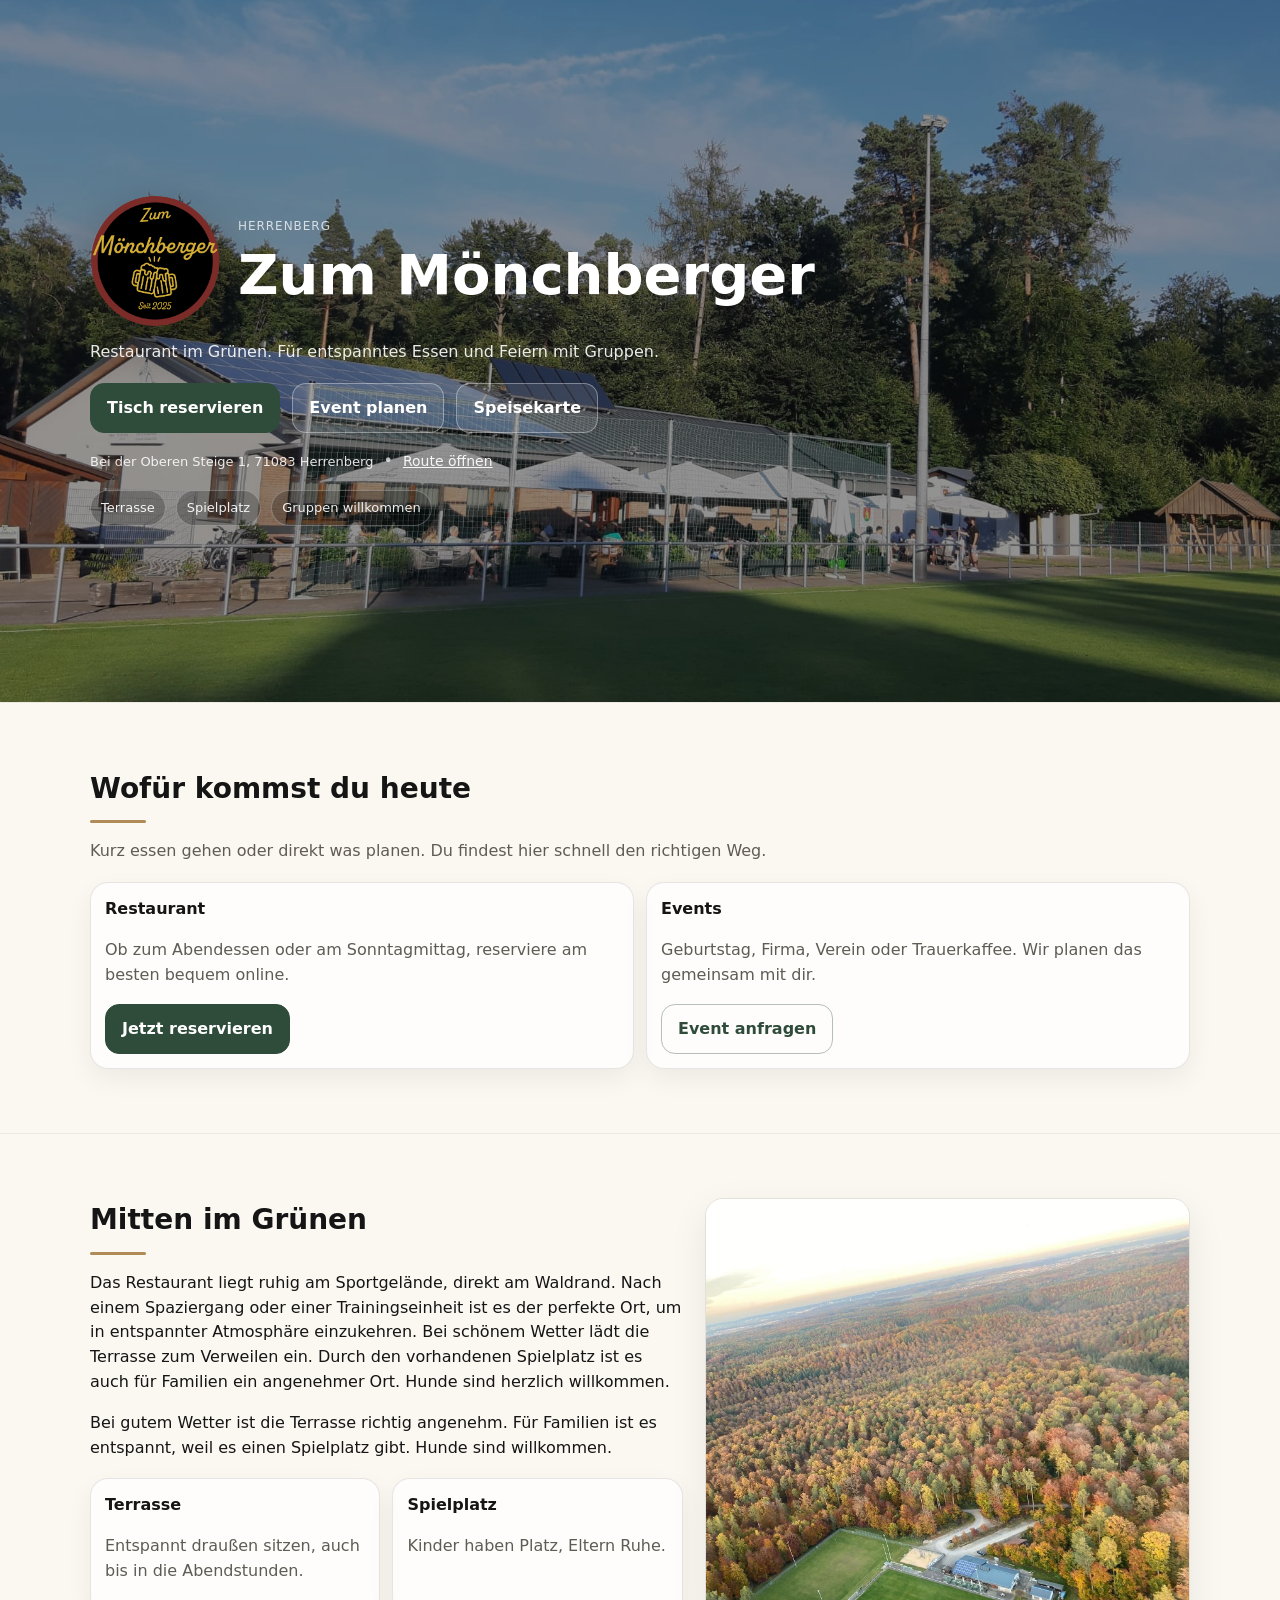
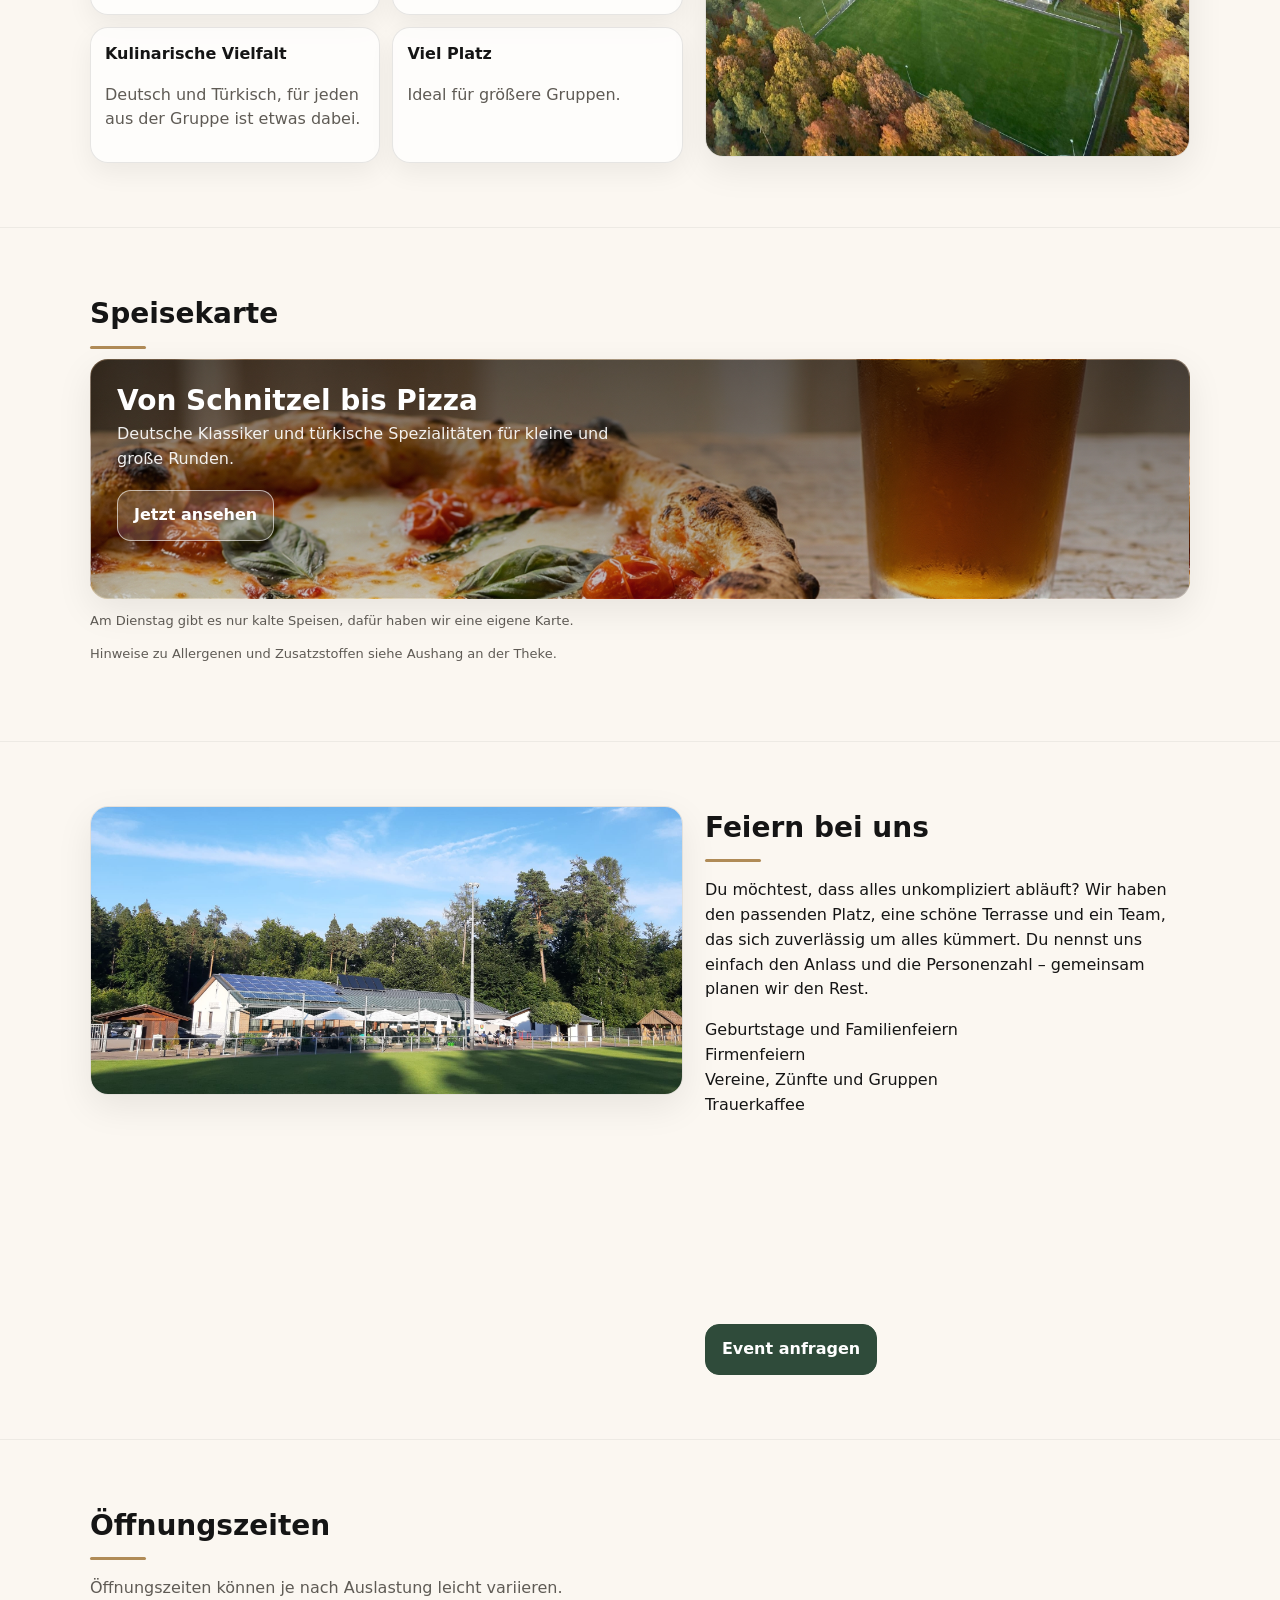
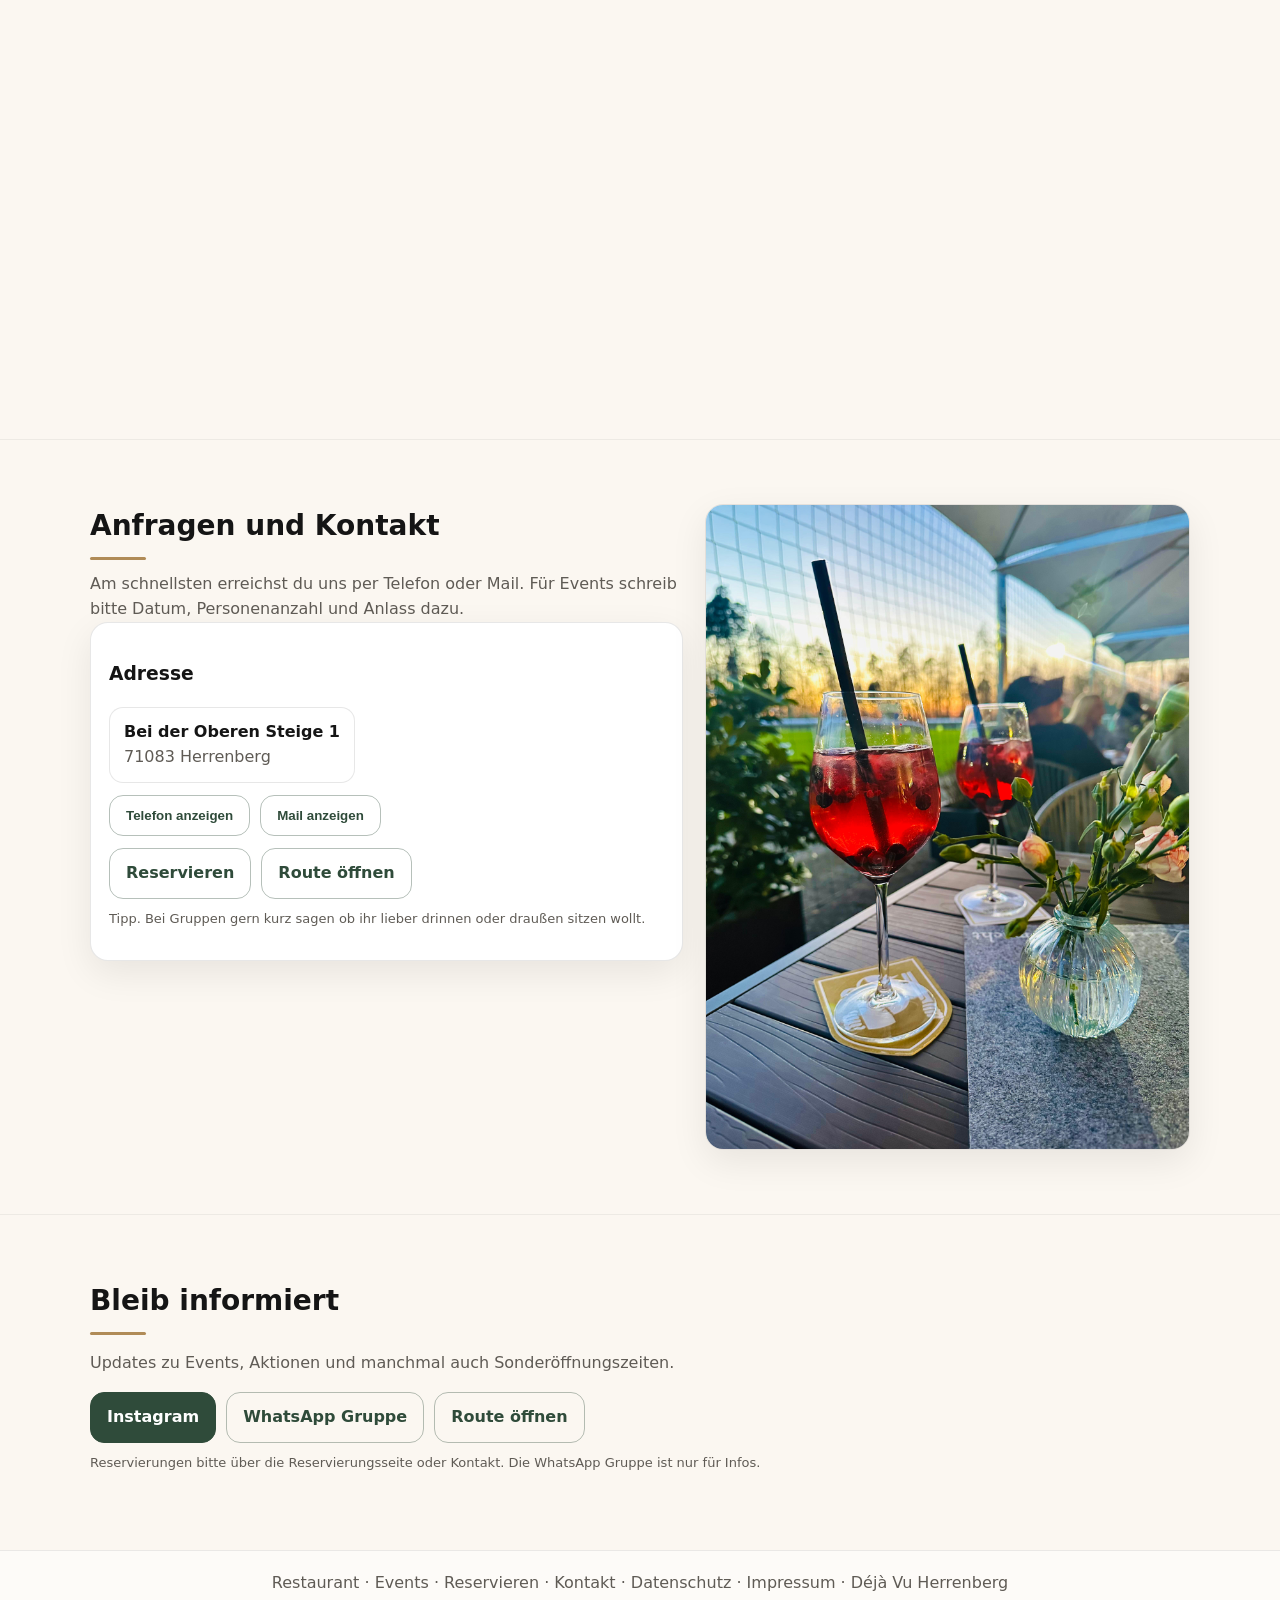
==== restaurant/index.html @ cafeb8bf "Add files via upload" ====
<!-- index.html -->
<!DOCTYPE html>
<html lang="de">
<head>
  <meta charset="utf-8" />
  <meta name="viewport" content="width=device-width, initial-scale=1" />
  <title>Zum Mönchberger</title>
  <meta name="description" content="Zum Mönchberger in Herrenberg. Restaurant im Grünen mit Terrasse. Deutsche Klassiker und türkische Spezialitäten. Events für Gruppen, Vereine und Firmen." />
  <link rel="stylesheet" href="/styles.css" />
  <script src="/script.js" defer></script>
</head>

<body class="is-home">

<header class="header" id="siteHeader" aria-label="Seitenkopf">
  <div class="container header-inner">
    <a class="logo" href="#top" aria-label="Zum Mönchberger Start">
      <img src="/img/logo.png" alt="Zum Mönchberger" />
    </a>

    <nav class="nav" id="mainNav" aria-label="Hauptnavigation">
      <a href="#restaurant">Restaurant</a>
      <a href="#events">Events</a>
      <a href="/reservieren.html">Reservieren</a>
      <a href="#kontakt">Anfragen</a>
      <a href="/impressum.html">Impressum</a>
      <a href="/datenschutz.html">Datenschutz</a>
      <a href="/">Übersicht</a>
    </nav>

    <button class="nav-toggle" id="navToggle" aria-label="Menü öffnen" type="button">
      <span></span><span></span><span></span>
    </button>
  </div>
</header>

<main id="top">

  <section class="hero" aria-label="Start">
    <div class="hero-bg">
      <img src="/img/hero.jpg" alt="Terrasse und Außenbereich" />
    </div>

    <div class="container hero-inner">

      <div class="hero-title-row">
        <img class="hero-logo" src="/img/logo.png" alt="Zum Mönchberger Logo" />
        <div class="hero-title-text">
          <p class="kicker hero-kicker">Herrenberg</p>
          <h1>Zum Mönchberger</h1>
        </div>
      </div>

      <p class="lead hero-lead">
        Restaurant im Grünen. Für entspanntes Essen und Feiern mit Gruppen.
      </p>

      <div class="hero-actions">
        <a class="btn" href="/reservieren.html">Tisch reservieren</a>
        <a class="btn ghost" href="#events">Event planen</a>
        <a class="btn ghost" href="/speisekarte.pdf" target="_blank" rel="noopener">Speisekarte</a>
      </div>

      <div class="location-line">
        <span class="tiny hero-tiny">Bei der Oberen Steige 1, 71083 Herrenberg</span>
        <span class="sep">•</span>
        <a class="linklike" href="https://www.google.com/maps?q=Bei+der+Oberen+Steige+1,+71083+Herrenberg" target="_blank" rel="noopener">
          Route öffnen
        </a>
      </div>

      <div class="hero-chips reveal">
        <span class="chip">Terrasse</span>
        <span class="chip">Spielplatz</span>
        <span class="chip">Gruppen willkommen</span>
      </div>

    </div>
  </section>

  <section class="section" id="restaurant">
    <div class="container center-text-mobile">
      <h2>Wofür kommst du heute</h2>
      <p class="muted">
        Kurz essen gehen oder direkt was planen. Du findest hier schnell den richtigen Weg.
      </p>

      <div class="info-grid">
        <div class="info-card reveal">
          <h3>Restaurant</h3>
          <p class="muted">
           Ob zum Abendessen oder am Sonntagmittag, reserviere am besten bequem online.
          </p>
          <a class="btn" href="/reservieren.html">Jetzt reservieren</a>
        </div>

        <div class="info-card reveal">
          <h3>Events</h3>
          <p class="muted">
            Geburtstag, Firma, Verein oder Trauerkaffee. Wir planen das gemeinsam mit dir.
          </p>
          <a class="btn ghost" href="#kontakt">Event anfragen</a>
        </div>
      </div>
    </div>
  </section>

  <section class="section">
    <div class="container two-col">
      <div class="center-text-mobile">
        <h2>Mitten im Grünen</h2>
        <p>
        Das Restaurant liegt ruhig am Sportgelände, direkt am Waldrand. Nach einem Spaziergang oder einer Trainingseinheit ist es der perfekte Ort, um in entspannter Atmosphäre einzukehren.
        Bei schönem Wetter lädt die Terrasse zum Verweilen ein. Durch den vorhandenen Spielplatz ist es auch für Familien ein angenehmer Ort. Hunde sind herzlich willkommen.
        </p>
        <p>
          Bei gutem Wetter ist die Terrasse richtig angenehm.
          Für Familien ist es entspannt, weil es einen Spielplatz gibt.
          Hunde sind willkommen.
        </p>

        <div class="info-grid">
          <div class="info-card reveal">
            <h3>Terrasse</h3>
            <p class="muted">Entspannt draußen sitzen, auch bis in die Abendstunden.</p>
          </div>
          <div class="info-card reveal">
            <h3>Spielplatz</h3>
            <p class="muted">Kinder haben Platz, Eltern Ruhe.</p>
          </div>
          <div class="info-card reveal">
            <h3>Kulinarische Vielfalt</h3>
            <p class="muted">Deutsch und Türkisch, für jeden aus der Gruppe ist etwas dabei.</p>
          </div>
          <div class="info-card reveal">
            <h3>Viel Platz</h3>
            <p class="muted">Ideal für größere Gruppen.</p>
          </div>
        </div>
      </div>

      <div class="media reveal" id="location" >
        <img src="/img/location.jpg" alt="Gelände und Umgebung" loading="lazy" />
      </div>
    </div>
  </section>

  <section class="section" id="speisekarte">
  <div class="container center-text-mobile">

    <h2>Speisekarte</h2>

    <a class="menu-banner reveal"
       href="/speisekarte.pdf"
       target="_blank"
       rel="noopener"
       aria-label="Speisekarte als PDF öffnen">

      <div class="menu-banner-content">
        <h3 class="menu-banner-title">Von Schnitzel bis Pizza</h3>
        <p class="menu-banner-text">
          Deutsche Klassiker und türkische Spezialitäten für kleine und große Runden.
        </p>
        <span class="btn">Jetzt ansehen</span>
      </div>

    </a>

    <p class="tiny muted" style="margin-top:12px;">
      Am Dienstag gibt es nur kalte Speisen, dafür haben wir eine eigene Karte.
    </p>

    <p class="tiny muted" style="margin-top:6px;">
      Hinweise zu Allergenen und Zusatzstoffen siehe Aushang an der Theke.
    </p>

  </div>
</section>
  </section>

  <section class="section" id="events">
    <div class="container two-col">
      <div class="media reveal">
        <img src="/img/events.png" alt="Feier und gedeckte Tische" loading="lazy" />
      </div>

      <div class="center-text-mobile">
        <h2>Feiern bei uns</h2>
        <p>
          Du möchtest, dass alles unkompliziert abläuft? Wir haben den passenden Platz, eine schöne Terrasse und ein Team, das sich zuverlässig um alles kümmert. 
          Du nennst uns einfach den Anlass und die Personenzahl – gemeinsam planen wir den Rest.
        </p>

        <div class="event-list reveal">
        <div>Geburtstage und Familienfeiern</div>
        <div>Firmenfeiern</div>
        <div>Vereine, Zünfte und Gruppen</div>
        <div>Trauerkaffee</div>
         </div>

        <div class="card reveal" style="margin-top:14px;">
          <h3>So läuft eine Event Anfrage</h3>
          <ol class="list" style="margin:10px 0 0; padding-left:18px;">
            <li>Datum, Anlass und Personenanzahl schicken</li>
            <li>Wir melden uns mit Vorschlag für Ablauf und Essen</li>
            <li>Bestätigung und dann entspannt feiern</li>
          </ol>
        </div>

        <a class="btn" href="#kontakt" style="margin-top:14px;">Event anfragen</a>
      </div>
    </div>
  </section>

  <section class="section" id="zeiten">
    <div class="container center-text-mobile">
      <h2>Öffnungszeiten</h2>
      <p class="muted">
        Öffnungszeiten können je nach Auslastung leicht variieren.
      </p>

      <div class="card hours reveal">
        <div class="hours-row">
          <div class="hours-left">Dienstag</div>
          <div class="hours-right">17:00 bis 22:00, nur kalte Speisen</div>
        </div>
        <div class="hours-row">
          <div class="hours-left">Donnerstag</div>
          <div class="hours-right">17:00 bis 22:00</div>
        </div>
        <div class="hours-row">
          <div class="hours-left">Freitag</div>
          <div class="hours-right">17:00 bis 22:00</div>
        </div>
        <div class="hours-row">
          <div class="hours-left">Samstag</div>
          <div class="hours-right">15:00 bis 21:00</div>
        </div>
        <div class="hours-row">
          <div class="hours-left">Sonntag</div>
          <div class="hours-right">11:00 bis 20:00</div>
        </div>
        <div class="hours-row">
          <div class="hours-left">Ruhetage</div>
          <div class="hours-right">Montag und Mittwoch geschlossen</div>
        </div>
        <div class="hours-row">
          <div class="hours-left">Küche</div>
          <div class="hours-right">meistens 17:30 bis ca. 21:00</div>
        </div>

        
      </div>
    </div>
  </section>

  <section class="section" id="kontakt">
    <div class="container two-col">
      <div class="center-text-mobile">
        <h2>Anfragen und Kontakt</h2>
        <p class="lead">
          Am schnellsten erreichst du uns per Telefon oder Mail.
          Für Events schreib bitte Datum, Personenanzahl und Anlass dazu.
        </p>

        <div class="card reveal">
          <h3>Adresse</h3>
          <p class="address">
            <strong>Bei der Oberen Steige 1</strong><br />
            <span class="muted">71083 Herrenberg</span>
          </p>

          <div class="contact-actions">
            <button id="showPhoneBtn" class="btn ghost" type="button">Telefon anzeigen</button>
            <button id="showMailBtn" class="btn ghost" type="button">Mail anzeigen</button>
          </div>

          <p id="phoneWrap" style="display:none; margin-top:10px;">
            <a id="phoneLink" class="contact-link"></a>
          </p>

          <p id="mailWrap" style="display:none; margin-top:10px;">
            <a id="mailLink" class="contact-link"></a>
          </p>

          <div class="social-row">
            <a class="btn ghost" href="/reservieren.html">Reservieren</a>
            <a class="btn ghost" href="https://www.google.com/maps?q=Bei+der+Oberen+Steige+1,+71083+Herrenberg" target="_blank" rel="noopener">
              Route öffnen
            </a>
          </div>

          <p class="tiny muted" style="margin-top:10px;">
            Tipp. Bei Gruppen gern kurz sagen ob ihr lieber drinnen oder draußen sitzen wollt.
          </p>
        </div>
      </div>

      <div class="media reveal">
        <img src="/img/night.jpeg" alt="Außenbereich am Abend" loading="lazy" />
      </div>
    </div>
  </section>

  <section class="section" id="social">
    <div class="container center-text-mobile">
      <h2>Bleib informiert</h2>
      <p class="muted">
        Updates zu Events, Aktionen und manchmal auch Sonderöffnungszeiten.
      </p>

      <div class="social-cta reveal">
        <a class="btn" href="https://www.instagram.com/zummoenchberger/" target="_blank" rel="noopener">Instagram</a>
        <a class="btn ghost" href="https://chat.whatsapp.com/EFV9CvlyA25LdjkyhC7a7D" target="_blank" rel="noopener">WhatsApp Gruppe</a>
        <a class="btn ghost" href="https://www.google.com/maps?q=Bei+der+Oberen+Steige+1,+71083+Herrenberg" target="_blank" rel="noopener">Route öffnen</a>
      </div>

      <p class="tiny muted" style="margin-top:10px;">
        Reservierungen bitte über die Reservierungsseite oder Kontakt. Die WhatsApp Gruppe ist nur für Infos.
      </p>
    </div>
  </section>

</main>

<footer class="footer">
  <div class="container footer-inner">
    <a href="#restaurant">Restaurant</a> ·
    <a href="#events">Events</a> ·
    <a href="/reservieren.html">Reservieren</a> ·
    <a href="#kontakt">Kontakt</a> ·
    <a href="/datenschutz.html">Datenschutz</a> ·
    <a href="/impressum.html">Impressum</a> ·
    <a href="https://dejavuherrenberg.de/bar/" target="_blank" rel="noopener">Déjà Vu Herrenberg</a>
  </div>
</footer>

</body>

</html>
---- styles.css ----
/* styles.css */
:root{
  --bg: #fbf7f1;
  --card: #ffffff;
  --text: #151515;
  --muted: #5f5b55;
  --border: rgba(20,20,20,0.10);

  --accent: #2f4b3a;
  --accent2: #b08b57;

  --radius: 18px;
  --shadow: 0 12px 36px rgba(0,0,0,0.08);
}

*{ box-sizing: border-box; }
html{ scroll-behavior: smooth; }

body{
  margin: 0;
  font-family: system-ui, Arial, sans-serif;
  background: var(--bg);
  color: var(--text);
  line-height: 1.55;
}

img{ max-width: 100%; display: block; }

.container{
  width: min(1100px, 92%);
  margin: 0 auto;
}

.muted{ color: var(--muted); }
.tiny{ font-size: 13px; color: var(--muted); }

.kicker{
  color: var(--muted);
  margin: 0 0 10px;
  letter-spacing: 0.08em;
  text-transform: uppercase;
  font-size: 12px;
}

.lead{
  color: var(--muted);
  max-width: 62ch;
  margin: 12px 0 0;
  font-size: 16px;
}

/* HEADER */
.header{
  position: fixed;
  top: 0;
  left: 0;
  width: 100%;
  z-index: 100;
  background: rgba(251,247,241,0.90);
  backdrop-filter: blur(10px);
  border-bottom: 1px solid rgba(20,20,20,0.08);
  transition: transform 0.35s ease;
  transform: translateY(0);
}

/* Startseite am Anfang weg */
body.is-home .header{
  transform: translateY(-110%);
}

.header-inner{
  display: flex;
  align-items: center;
  justify-content: space-between;
  padding: 14px 0;
}

.logo{
  text-decoration: none;
  display: inline-flex;
  align-items: center;
}

.logo img{
  height: 44px;
  width: auto;
}

.nav{
  display: flex;
  align-items: center;
  gap: 14px;
}

.nav a{
  color: var(--text);
  text-decoration: none;
  opacity: 0.9;
  font-size: 14px;
}

.nav a:hover{ opacity: 1; }

.nav-toggle{
  display: none;
  background: transparent;
  border: 0;
  cursor: pointer;
  padding: 8px;
}

.nav-toggle span{
  display: block;
  width: 22px;
  height: 2px;
  background: var(--text);
  margin: 5px 0;
  border-radius: 2px;
}

/* HERO */
.hero{
  position: relative;
  min-height: 78vh;
  display: grid;
  align-items: center;
  overflow: hidden;
}

.hero-bg{
  position: absolute;
  inset: 0;
  z-index: 0;
}

.hero-bg img{
  width: 100%;
  height: 100%;
  object-fit: cover;
  transform: scale(1.02);
}

.hero::before{
  content: "";
  position: absolute;
  inset: 0;
  z-index: 1;
  background: rgba(15,15,15,0.45);
}

.hero-inner{
  position: relative;
  z-index: 2;
  padding: 84px 0 64px;
  color: #fff;
}

.hero-title-row{
  display: flex;
  align-items: center;
  gap: 18px;
}

.hero-logo{
  width: 130px;
  height: 130px;
  border-radius: 999px;
  box-shadow: 0 22px 55px rgba(0,0,0,0.35);
}

.hero .kicker{
  color: rgba(255,255,255,0.75);
}

.hero h1{
  margin: 0;
  font-size: clamp(34px, 5vw, 56px);
  line-height: 1.05;
}

.hero .lead{
  color: rgba(255,255,255,0.90);
  margin-top: 14px;
}

.hero-actions{
  display: flex;
  gap: 12px;
  flex-wrap: wrap;
  margin-top: 18px;
}

.btn{
  display: inline-block;
  padding: 12px 16px;
  border-radius: 14px;
  border: 1px solid var(--accent);
  background: var(--accent);
  color: #fff;
  text-decoration: none;
  font-weight: 700;
  cursor: pointer;
  text-align: center;
}

.btn:hover{ filter: brightness(1.05); }

.btn.ghost{
  background: transparent;
  border: 1px solid rgba(47,75,58,0.35);
  color: var(--accent);
}

.hero .btn.ghost{
  background: rgba(255,255,255,0.10);
  border-color: rgba(255,255,255,0.35);
  color: #fff;
}

.location-line{
  margin-top: 16px;
  display: flex;
  gap: 10px;
  align-items: center;
  flex-wrap: wrap;
}

.hero .tiny{
  color: rgba(255,255,255,0.88);
}

.sep{ opacity: 0.7; }

.linklike{
  background: transparent;
  border: 0;
  padding: 0;
  color: rgba(255,255,255,0.92);
  cursor: pointer;
  text-decoration: underline;
  font-size: 14px;
}

.linklike:hover{ opacity: 1; }

/* Chips */
.hero-chips{
  display: flex;
  gap: 10px;
  flex-wrap: wrap;
  margin-top: 16px;
}

.chip{
  padding: 7px 10px;
  border-radius: 999px;
  border: 1px solid rgba(255,255,255,0.26);
  background: rgba(0,0,0,0.22);
  font-size: 13px;
  color: rgba(255,255,255,0.92);
}

/* SECTIONS */
.section{
  padding: 64px 0;
  border-top: 1px solid rgba(20,20,20,0.06);
}

.section h2{
  margin: 0 0 10px;
  font-size: 28px;
  position: relative;
}

.section h2::after{
  content: "";
  display: block;
  width: 56px;
  height: 3px;
  margin-top: 10px;
  background: var(--accent2);
  border-radius: 999px;
}

.two-col{
  display: grid;
  grid-template-columns: 1.1fr 0.9fr;
  gap: 22px;
  align-items: start;
}

.media img{
  border-radius: var(--radius);
  border: 1px solid rgba(20,20,20,0.10);
  box-shadow: var(--shadow);
}

/* CARDS */
.card{
  background: var(--card);
  border: 1px solid rgba(20,20,20,0.10);
  border-radius: var(--radius);
  padding: 18px;
  box-shadow: var(--shadow);
}
/* SPEISEKARTE BANNER */
.menu-banner{
  display: block;
  position: relative;
  border-radius: var(--radius);
  overflow: hidden;
  border: 1px solid rgba(20,20,20,0.10);
  box-shadow: var(--shadow);
  text-decoration: none;
  min-height: 240px;

  background-image: url("/img/speisekarte-banner.jpg");
  background-size: cover;
  background-position: center;
}

.menu-banner::before{
  content: "";
  position: absolute;
  inset: 0;
  background: linear-gradient(
    rgba(0,0,0,0.55),
    rgba(0,0,0,0.20)
  );
}

.menu-banner-content{
  position: relative;
  z-index: 1;
  padding: 26px;
  color: #fff;
  max-width: 560px;
}

.menu-banner-title{
  margin: 0 0 6px;
  font-size: 28px;
  line-height: 1.1;
}

.menu-banner-text{
  margin: 0 0 14px;
  opacity: 0.92;
}

.menu-banner .btn{
  display: inline-block;
  margin-top: 4px;
  border-color: rgba(255,255,255,0.60);
  background: rgba(255,255,255,0.16);
  color: #fff;
}

.menu-banner-note{
  color: rgba(255,255,255,0.85);
  margin-top: 12px;
}

/* Hover */
.menu-banner:hover{
  transform: translateY(-2px);
  transition: transform 160ms ease;
}

/* Reveal Text Animation innerhalb Banner */
.menu-banner .menu-banner-content{
  opacity: 0;
  transform: translateY(10px);
  transition: opacity 600ms ease, transform 600ms ease;
}

.menu-banner.in .menu-banner-content{
  opacity: 1;
  transform: translateY(0);
}

/* Mobile */
@media (max-width: 520px){
  .menu-banner{
    min-height: 260px;
    background-position: 70% center;
  }

  .menu-banner-content{
    padding: 18px;
  }

  .menu-banner-title{
    font-size: 24px;
  }
}

.center{ text-align: center; }

.info-grid{
  display: grid;
  gap: 12px;
  grid-template-columns: repeat(2, 1fr);
  margin-top: 18px;
}

.info-card{
  background: rgba(255,255,255,0.70);
  border: 1px solid rgba(20,20,20,0.10);
  border-radius: var(--radius);
  padding: 14px;
  box-shadow: 0 10px 26px rgba(0,0,0,0.06);
}

.info-card h3{
  margin: 0 0 6px;
  font-size: 16px;
}

.list{
  margin: 14px 0 0;
  padding-left: 18px;
  color: var(--muted);
}

.address{
  margin: 0;
  display: inline-block;
  padding: 12px 14px;
  border: 1px solid rgba(20,20,20,0.10);
  border-radius: 14px;
  background: rgba(255,255,255,0.55);
}


/* HOURS */
.hours{
  max-width: 740px;
  margin: 0 auto;
  text-align: left;
}

.hours-row{
  display: grid;
  grid-template-columns: 160px 1fr;
  gap: 12px;
  padding: 10px 0;
  border-bottom: 1px solid rgba(20,20,20,0.07);
}

.hours-row:last-child{ border-bottom: 0; }

.hours-left{
  color: var(--muted);
  font-weight: 700;
}

.hours-right{
  color: var(--text);
}

/* CONTACT + SOCIAL */
.contact-actions,
.social-row,
.social-cta{
  display: flex;
  gap: 10px;
  flex-wrap: wrap;
  margin-top: 12px;
}

.contact-link{
  color: var(--text);
  text-decoration: none;
  border-bottom: 1px dashed rgba(20,20,20,0.30);
}

/* FOOTER */
.footer{
  border-top: 1px solid rgba(20,20,20,0.08);
  padding: 20px 0;
  color: var(--muted);
  background: rgba(255,255,255,0.55);
}

.footer-inner{
  text-align: center;
}

.footer a{
  color: var(--muted);
  text-decoration: none;
}

.footer a:hover{ color: var(--text); }

/* REVEAL */
.reveal{
  opacity: 0;
  transform: translateY(14px);
  transition: opacity 550ms ease, transform 550ms ease;
}

.reveal.in{
  opacity: 1;
  transform: translateY(0);
}

section[id], main[id]{
  scroll-margin-top: 90px;
}

/* MOBILE */
@media (max-width: 900px){
  .nav-toggle{ display: block; }

  .nav{
    display: none;
    position: absolute;
    right: 4%;
    top: 64px;
    background: var(--card);
    border: 1px solid rgba(20,20,20,0.12);
    border-radius: var(--radius);
    padding: 12px;
    flex-direction: column;
    align-items: flex-start;
    min-width: 240px;
    box-shadow: var(--shadow);
  }

  .nav.open{ display: flex; }

  .two-col{ grid-template-columns: 1fr; }
  .info-grid{ grid-template-columns: 1fr; }

  .hero-inner{
    padding: 90px 0 60px;
    text-align: center;
  }

  .hero-title-row{
    flex-direction: column;
    align-items: center;
  }

  .hero-logo{
    width: 105px;
    height: 105px;
  }

  .hero-actions,
  .location-line,
  .hero-chips{
    justify-content: center;
  }

  .hours{
    text-align: center;
  }

  .hours-row{
    grid-template-columns: 1fr;
    text-align: center;
    gap: 6px;
  }

  .hours-left{ font-weight: 800; }
  .hours-right{ font-weight: 600; }

  .card{ text-align: center; }

  .contact-actions,
  .social-row,
  .social-cta{
    justify-content: center;
  }

  .list{
    text-align: left;
    display: inline-block;
    margin-left: auto;
    margin-right: auto;
  }

  .address{
    text-align: center;
  }
}
@media (max-width: 900px){
  #restaurant + .section .media{
    display: none;
  }
}

@media (max-width: 520px){
  .hero-actions{
    flex-direction: column;
    align-items: center;
  }

  .hero-actions .btn{
    width: 100%;
    max-width: 320px;
  }

  .contact-actions,
  .social-row,
  .social-cta{
    flex-direction: column;
    align-items: center;
  }

  .contact-actions .btn,
  .social-row .btn,
  .social-cta .btn{
    width: 100%;
    max-width: 320px;
  }
}
.event-grid{
  display: grid;
  grid-template-columns: repeat(2, 1fr);
  gap: 12px;
  margin-top: 14px;
}

.event-item{
  padding: 12px;
  border-radius: 14px;
  background: rgba(255,255,255,0.7);
  border: 1px solid rgba(20,20,20,0.10);
  color: var(--muted);
}

@media (max-width: 700px){
  .event-grid{
    grid-template-columns: 1fr;
  }

}
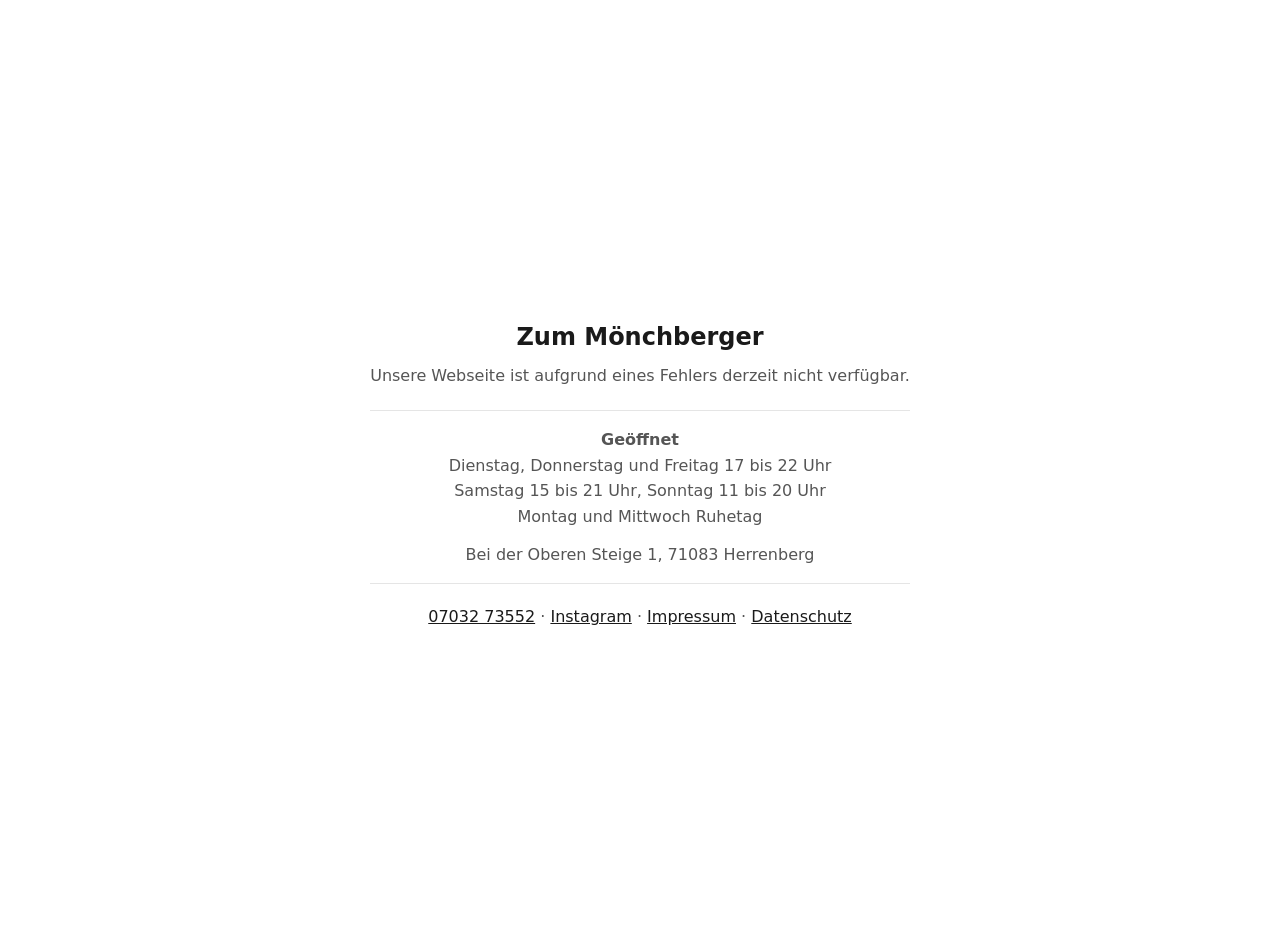
==== commit df7abcec: "Revise index.html for website status update Webseite wartung" ====
--- a/restaurant/index.html
+++ b/restaurant/index.html
@@ -1,344 +1,45 @@
-<!-- index.html -->
 <!DOCTYPE html>
 <html lang="de">
 <head>
-  <meta charset="utf-8" />
-  <meta name="viewport" content="width=device-width, initial-scale=1" />
-  <title>Zum Mönchberger</title>
-  <meta name="description" content="Zum Mönchberger in Herrenberg. Restaurant im Grünen mit Terrasse. Deutsche Klassiker und türkische Spezialitäten. Events für Gruppen, Vereine und Firmen." />
-  <link rel="stylesheet" href="/styles.css" />
-  <script src="/script.js" defer></script>
+<meta charset="utf-8">
+<meta name="viewport" content="width=device-width, initial-scale=1">
+<title>Zum Mönchberger</title>
+<meta name="description" content="Zum Mönchberger, Bei der Oberen Steige 1 in Herrenberg. Unsere Webseite ist derzeit nicht verfügbar. Öffnungszeiten und Kontakt hier.">
+<style>
+  body{margin:0;min-height:100vh;display:grid;place-items:center;padding:24px;
+    background:#fff;color:#1a1a1a;font-family:system-ui,Arial,sans-serif;
+    line-height:1.6;text-align:center}
+  h1{font-size:24px;margin:0 0 6px}
+  .sub{margin:0 0 22px;color:#555}
+  p{margin:0;color:#555}
+  .box{max-width:34em}
+  .zeiten{margin:20px 0;padding:16px 0;border-top:1px solid #e5e5e5;border-bottom:1px solid #e5e5e5}
+  a{color:#1a1a1a}
+</style>
 </head>
-
-<body class="is-home">
-
-<header class="header" id="siteHeader" aria-label="Seitenkopf">
-  <div class="container header-inner">
-    <a class="logo" href="#top" aria-label="Zum Mönchberger Start">
-      <img src="/img/logo.png" alt="Zum Mönchberger" />
-    </a>
-
-    <nav class="nav" id="mainNav" aria-label="Hauptnavigation">
-      <a href="#restaurant">Restaurant</a>
-      <a href="#events">Events</a>
-      <a href="/reservieren.html">Reservieren</a>
-      <a href="#kontakt">Anfragen</a>
-      <a href="/impressum.html">Impressum</a>
+<body>
+  <div class="box">
+    <h1>Zum Mönchberger</h1>
+    <p class="sub">Unsere Webseite ist aufgrund eines Fehlers derzeit nicht verfügbar.</p>
+ 
+    <div class="zeiten">
+      <p><strong>Geöffnet</strong><br>
+      Dienstag, Donnerstag und Freitag 17 bis 22 Uhr<br>
+      Samstag 15 bis 21 Uhr, Sonntag 11 bis 20 Uhr<br>
+      Montag und Mittwoch Ruhetag</p>
+      <p style="margin-top:12px">Bei der Oberen Steige 1, 71083 Herrenberg</p>
+    </div>
+ 
+    <p>
+      <a href="tel:+49703273552">07032 73552</a> ·
+      <a href="https://www.instagram.com/zummoenchberger/">Instagram</a> ·
+      <a href="/impressum.html">Impressum</a> ·
       <a href="/datenschutz.html">Datenschutz</a>
-      <a href="/">Übersicht</a>
-    </nav>
-
-    <button class="nav-toggle" id="navToggle" aria-label="Menü öffnen" type="button">
-      <span></span><span></span><span></span>
-    </button>
+    </p>
   </div>
-</header>
-
-<main id="top">
-
-  <section class="hero" aria-label="Start">
-    <div class="hero-bg">
-      <img src="/img/hero.jpg" alt="Terrasse und Außenbereich" />
-    </div>
-
-    <div class="container hero-inner">
-
-      <div class="hero-title-row">
-        <img class="hero-logo" src="/img/logo.png" alt="Zum Mönchberger Logo" />
-        <div class="hero-title-text">
-          <p class="kicker hero-kicker">Herrenberg</p>
-          <h1>Zum Mönchberger</h1>
-        </div>
-      </div>
-
-      <p class="lead hero-lead">
-        Restaurant im Grünen. Für entspanntes Essen und Feiern mit Gruppen.
-      </p>
-
-      <div class="hero-actions">
-        <a class="btn" href="/reservieren.html">Tisch reservieren</a>
-        <a class="btn ghost" href="#events">Event planen</a>
-        <a class="btn ghost" href="/speisekarte.pdf" target="_blank" rel="noopener">Speisekarte</a>
-      </div>
-
-      <div class="location-line">
-        <span class="tiny hero-tiny">Bei der Oberen Steige 1, 71083 Herrenberg</span>
-        <span class="sep">•</span>
-        <a class="linklike" href="https://www.google.com/maps?q=Bei+der+Oberen+Steige+1,+71083+Herrenberg" target="_blank" rel="noopener">
-          Route öffnen
-        </a>
-      </div>
-
-      <div class="hero-chips reveal">
-        <span class="chip">Terrasse</span>
-        <span class="chip">Spielplatz</span>
-        <span class="chip">Gruppen willkommen</span>
-      </div>
-
-    </div>
-  </section>
-
-  <section class="section" id="restaurant">
-    <div class="container center-text-mobile">
-      <h2>Wofür kommst du heute</h2>
-      <p class="muted">
-        Kurz essen gehen oder direkt was planen. Du findest hier schnell den richtigen Weg.
-      </p>
-
-      <div class="info-grid">
-        <div class="info-card reveal">
-          <h3>Restaurant</h3>
-          <p class="muted">
-           Ob zum Abendessen oder am Sonntagmittag, reserviere am besten bequem online.
-          </p>
-          <a class="btn" href="/reservieren.html">Jetzt reservieren</a>
-        </div>
-
-        <div class="info-card reveal">
-          <h3>Events</h3>
-          <p class="muted">
-            Geburtstag, Firma, Verein oder Trauerkaffee. Wir planen das gemeinsam mit dir.
-          </p>
-          <a class="btn ghost" href="#kontakt">Event anfragen</a>
-        </div>
-      </div>
-    </div>
-  </section>
-
-  <section class="section">
-    <div class="container two-col">
-      <div class="center-text-mobile">
-        <h2>Mitten im Grünen</h2>
-        <p>
-        Das Restaurant liegt ruhig am Sportgelände, direkt am Waldrand. Nach einem Spaziergang oder einer Trainingseinheit ist es der perfekte Ort, um in entspannter Atmosphäre einzukehren.
-        Bei schönem Wetter lädt die Terrasse zum Verweilen ein. Durch den vorhandenen Spielplatz ist es auch für Familien ein angenehmer Ort. Hunde sind herzlich willkommen.
-        </p>
-        <p>
-          Bei gutem Wetter ist die Terrasse richtig angenehm.
-          Für Familien ist es entspannt, weil es einen Spielplatz gibt.
-          Hunde sind willkommen.
-        </p>
-
-        <div class="info-grid">
-          <div class="info-card reveal">
-            <h3>Terrasse</h3>
-            <p class="muted">Entspannt draußen sitzen, auch bis in die Abendstunden.</p>
-          </div>
-          <div class="info-card reveal">
-            <h3>Spielplatz</h3>
-            <p class="muted">Kinder haben Platz, Eltern Ruhe.</p>
-          </div>
-          <div class="info-card reveal">
-            <h3>Kulinarische Vielfalt</h3>
-            <p class="muted">Deutsch und Türkisch, für jeden aus der Gruppe ist etwas dabei.</p>
-          </div>
-          <div class="info-card reveal">
-            <h3>Viel Platz</h3>
-            <p class="muted">Ideal für größere Gruppen.</p>
-          </div>
-        </div>
-      </div>
-
-      <div class="media reveal" id="location" >
-        <img src="/img/location.jpg" alt="Gelände und Umgebung" loading="lazy" />
-      </div>
-    </div>
-  </section>
-
-  <section class="section" id="speisekarte">
-  <div class="container center-text-mobile">
-
-    <h2>Speisekarte</h2>
-
-    <a class="menu-banner reveal"
-       href="/speisekarte.pdf"
-       target="_blank"
-       rel="noopener"
-       aria-label="Speisekarte als PDF öffnen">
-
-      <div class="menu-banner-content">
-        <h3 class="menu-banner-title">Von Schnitzel bis Pizza</h3>
-        <p class="menu-banner-text">
-          Deutsche Klassiker und türkische Spezialitäten für kleine und große Runden.
-        </p>
-        <span class="btn">Jetzt ansehen</span>
-      </div>
-
-    </a>
-
-    <p class="tiny muted" style="margin-top:12px;">
-      Am Dienstag gibt es nur kalte Speisen, dafür haben wir eine eigene Karte.
-    </p>
-
-    <p class="tiny muted" style="margin-top:6px;">
-      Hinweise zu Allergenen und Zusatzstoffen siehe Aushang an der Theke.
-    </p>
-
-  </div>
-</section>
-  </section>
-
-  <section class="section" id="events">
-    <div class="container two-col">
-      <div class="media reveal">
-        <img src="/img/events.png" alt="Feier und gedeckte Tische" loading="lazy" />
-      </div>
-
-      <div class="center-text-mobile">
-        <h2>Feiern bei uns</h2>
-        <p>
-          Du möchtest, dass alles unkompliziert abläuft? Wir haben den passenden Platz, eine schöne Terrasse und ein Team, das sich zuverlässig um alles kümmert. 
-          Du nennst uns einfach den Anlass und die Personenzahl – gemeinsam planen wir den Rest.
-        </p>
-
-        <div class="event-list reveal">
-        <div>Geburtstage und Familienfeiern</div>
-        <div>Firmenfeiern</div>
-        <div>Vereine, Zünfte und Gruppen</div>
-        <div>Trauerkaffee</div>
-         </div>
-
-        <div class="card reveal" style="margin-top:14px;">
-          <h3>So läuft eine Event Anfrage</h3>
-          <ol class="list" style="margin:10px 0 0; padding-left:18px;">
-            <li>Datum, Anlass und Personenanzahl schicken</li>
-            <li>Wir melden uns mit Vorschlag für Ablauf und Essen</li>
-            <li>Bestätigung und dann entspannt feiern</li>
-          </ol>
-        </div>
-
-        <a class="btn" href="#kontakt" style="margin-top:14px;">Event anfragen</a>
-      </div>
-    </div>
-  </section>
-
-  <section class="section" id="zeiten">
-    <div class="container center-text-mobile">
-      <h2>Öffnungszeiten</h2>
-      <p class="muted">
-        Öffnungszeiten können je nach Auslastung leicht variieren.
-      </p>
-
-      <div class="card hours reveal">
-        <div class="hours-row">
-          <div class="hours-left">Dienstag</div>
-          <div class="hours-right">17:00 bis 22:00, nur kalte Speisen</div>
-        </div>
-        <div class="hours-row">
-          <div class="hours-left">Donnerstag</div>
-          <div class="hours-right">17:00 bis 22:00</div>
-        </div>
-        <div class="hours-row">
-          <div class="hours-left">Freitag</div>
-          <div class="hours-right">17:00 bis 22:00</div>
-        </div>
-        <div class="hours-row">
-          <div class="hours-left">Samstag</div>
-          <div class="hours-right">15:00 bis 21:00</div>
-        </div>
-        <div class="hours-row">
-          <div class="hours-left">Sonntag</div>
-          <div class="hours-right">11:00 bis 20:00</div>
-        </div>
-        <div class="hours-row">
-          <div class="hours-left">Ruhetage</div>
-          <div class="hours-right">Montag und Mittwoch geschlossen</div>
-        </div>
-        <div class="hours-row">
-          <div class="hours-left">Küche</div>
-          <div class="hours-right">meistens 17:30 bis ca. 21:00</div>
-        </div>
-
-        
-      </div>
-    </div>
-  </section>
-
-  <section class="section" id="kontakt">
-    <div class="container two-col">
-      <div class="center-text-mobile">
-        <h2>Anfragen und Kontakt</h2>
-        <p class="lead">
-          Am schnellsten erreichst du uns per Telefon oder Mail.
-          Für Events schreib bitte Datum, Personenanzahl und Anlass dazu.
-        </p>
-
-        <div class="card reveal">
-          <h3>Adresse</h3>
-          <p class="address">
-            <strong>Bei der Oberen Steige 1</strong><br />
-            <span class="muted">71083 Herrenberg</span>
-          </p>
-
-          <div class="contact-actions">
-            <button id="showPhoneBtn" class="btn ghost" type="button">Telefon anzeigen</button>
-            <button id="showMailBtn" class="btn ghost" type="button">Mail anzeigen</button>
-          </div>
-
-          <p id="phoneWrap" style="display:none; margin-top:10px;">
-            <a id="phoneLink" class="contact-link"></a>
-          </p>
-
-          <p id="mailWrap" style="display:none; margin-top:10px;">
-            <a id="mailLink" class="contact-link"></a>
-          </p>
-
-          <div class="social-row">
-            <a class="btn ghost" href="/reservieren.html">Reservieren</a>
-            <a class="btn ghost" href="https://www.google.com/maps?q=Bei+der+Oberen+Steige+1,+71083+Herrenberg" target="_blank" rel="noopener">
-              Route öffnen
-            </a>
-          </div>
-
-          <p class="tiny muted" style="margin-top:10px;">
-            Tipp. Bei Gruppen gern kurz sagen ob ihr lieber drinnen oder draußen sitzen wollt.
-          </p>
-        </div>
-      </div>
-
-      <div class="media reveal">
-        <img src="/img/night.jpeg" alt="Außenbereich am Abend" loading="lazy" />
-      </div>
-    </div>
-  </section>
-
-  <section class="section" id="social">
-    <div class="container center-text-mobile">
-      <h2>Bleib informiert</h2>
-      <p class="muted">
-        Updates zu Events, Aktionen und manchmal auch Sonderöffnungszeiten.
-      </p>
-
-      <div class="social-cta reveal">
-        <a class="btn" href="https://www.instagram.com/zummoenchberger/" target="_blank" rel="noopener">Instagram</a>
-        <a class="btn ghost" href="https://chat.whatsapp.com/EFV9CvlyA25LdjkyhC7a7D" target="_blank" rel="noopener">WhatsApp Gruppe</a>
-        <a class="btn ghost" href="https://www.google.com/maps?q=Bei+der+Oberen+Steige+1,+71083+Herrenberg" target="_blank" rel="noopener">Route öffnen</a>
-      </div>
-
-      <p class="tiny muted" style="margin-top:10px;">
-        Reservierungen bitte über die Reservierungsseite oder Kontakt. Die WhatsApp Gruppe ist nur für Infos.
-      </p>
-    </div>
-  </section>
-
-</main>
-
-<footer class="footer">
-  <div class="container footer-inner">
-    <a href="#restaurant">Restaurant</a> ·
-    <a href="#events">Events</a> ·
-    <a href="/reservieren.html">Reservieren</a> ·
-    <a href="#kontakt">Kontakt</a> ·
-    <a href="/datenschutz.html">Datenschutz</a> ·
-    <a href="/impressum.html">Impressum</a> ·
-    <a href="https://dejavuherrenberg.de/bar/" target="_blank" rel="noopener">Déjà Vu Herrenberg</a>
-  </div>
-</footer>
-
 </body>
-
 </html>
+ 
 
 
 
-
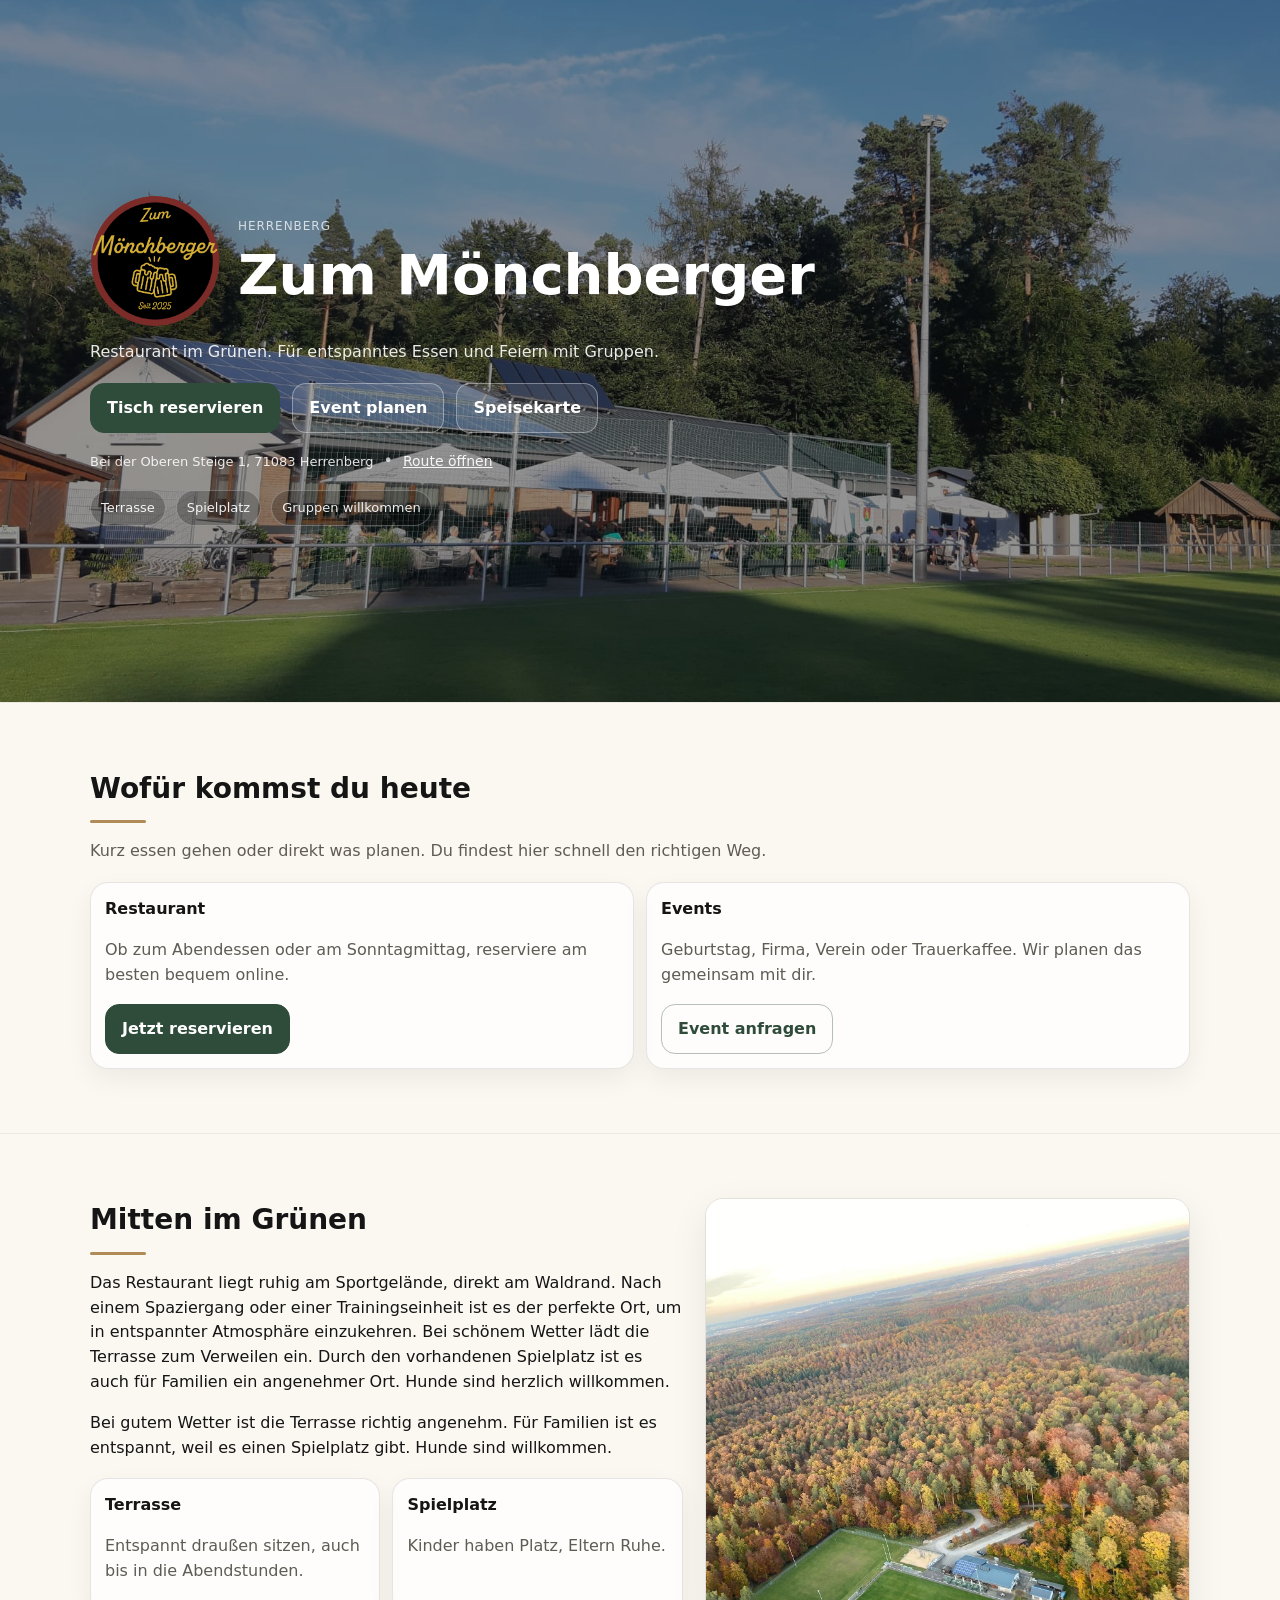
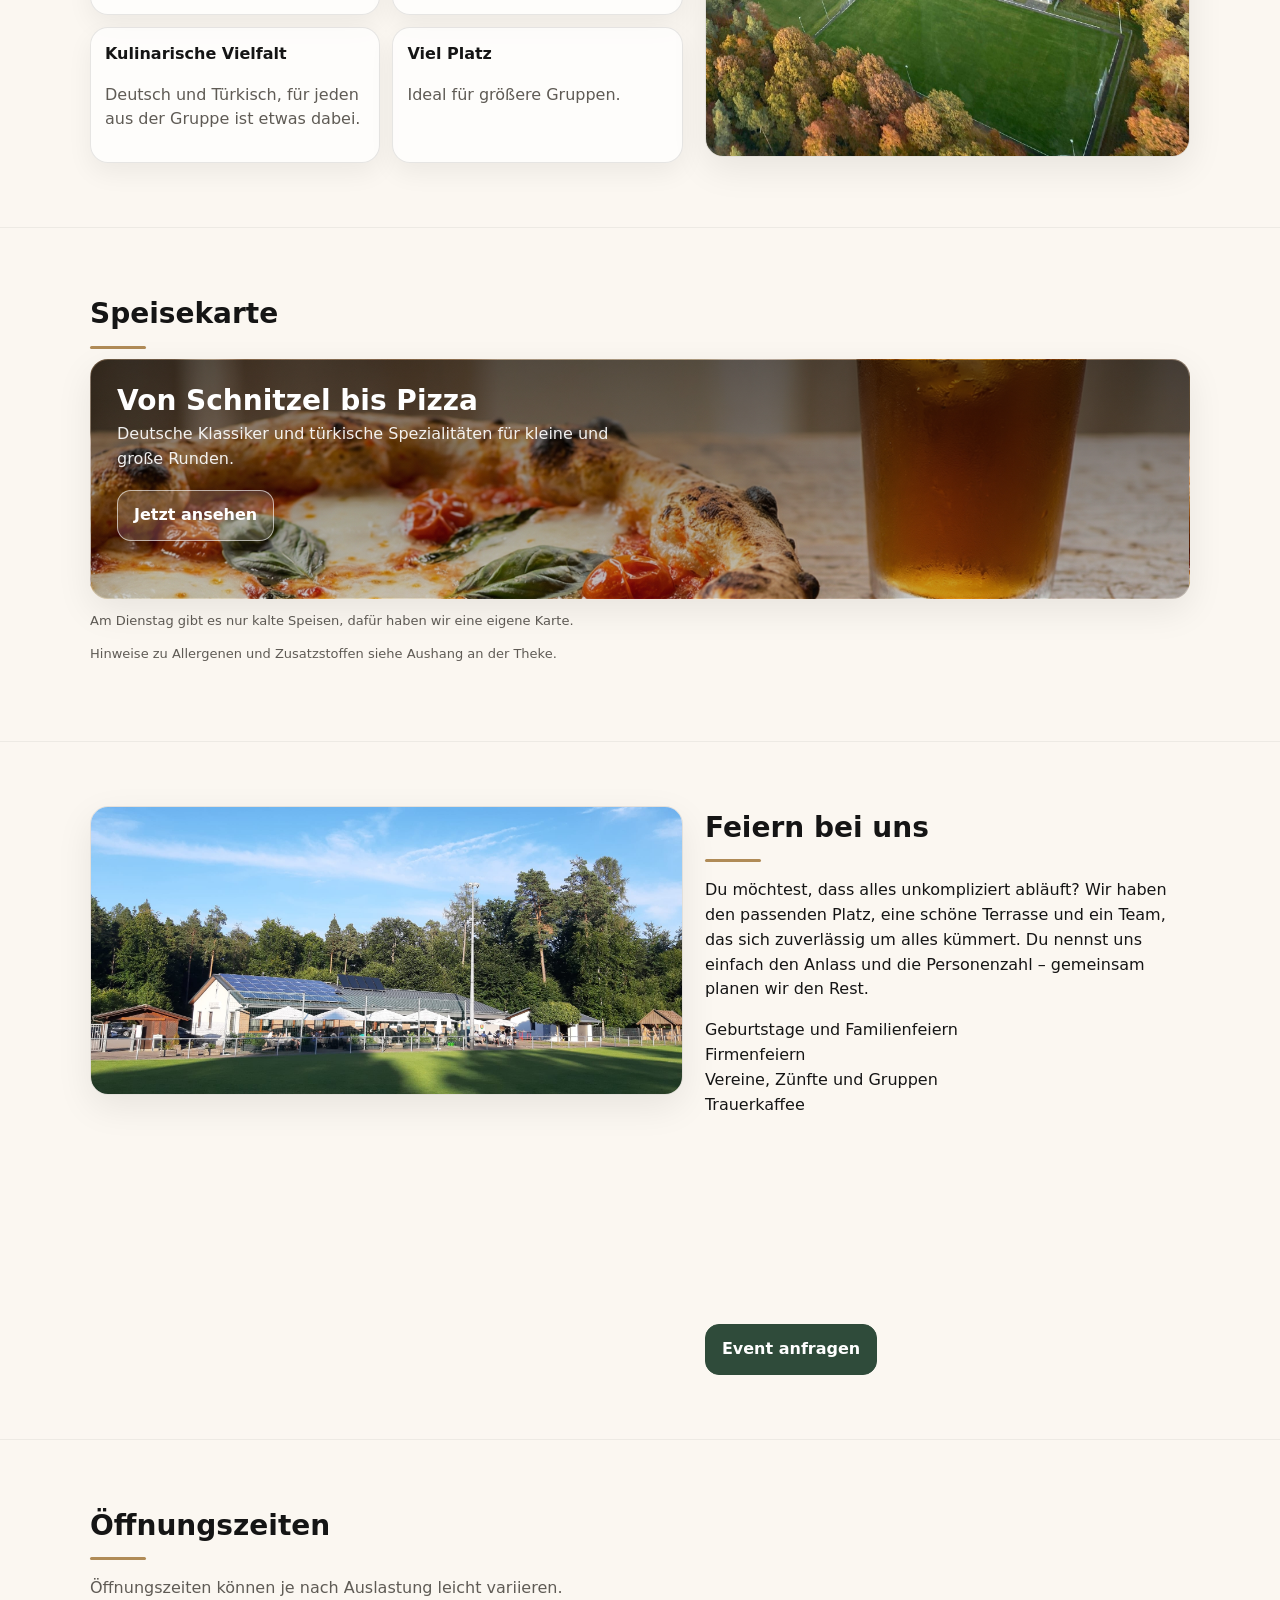
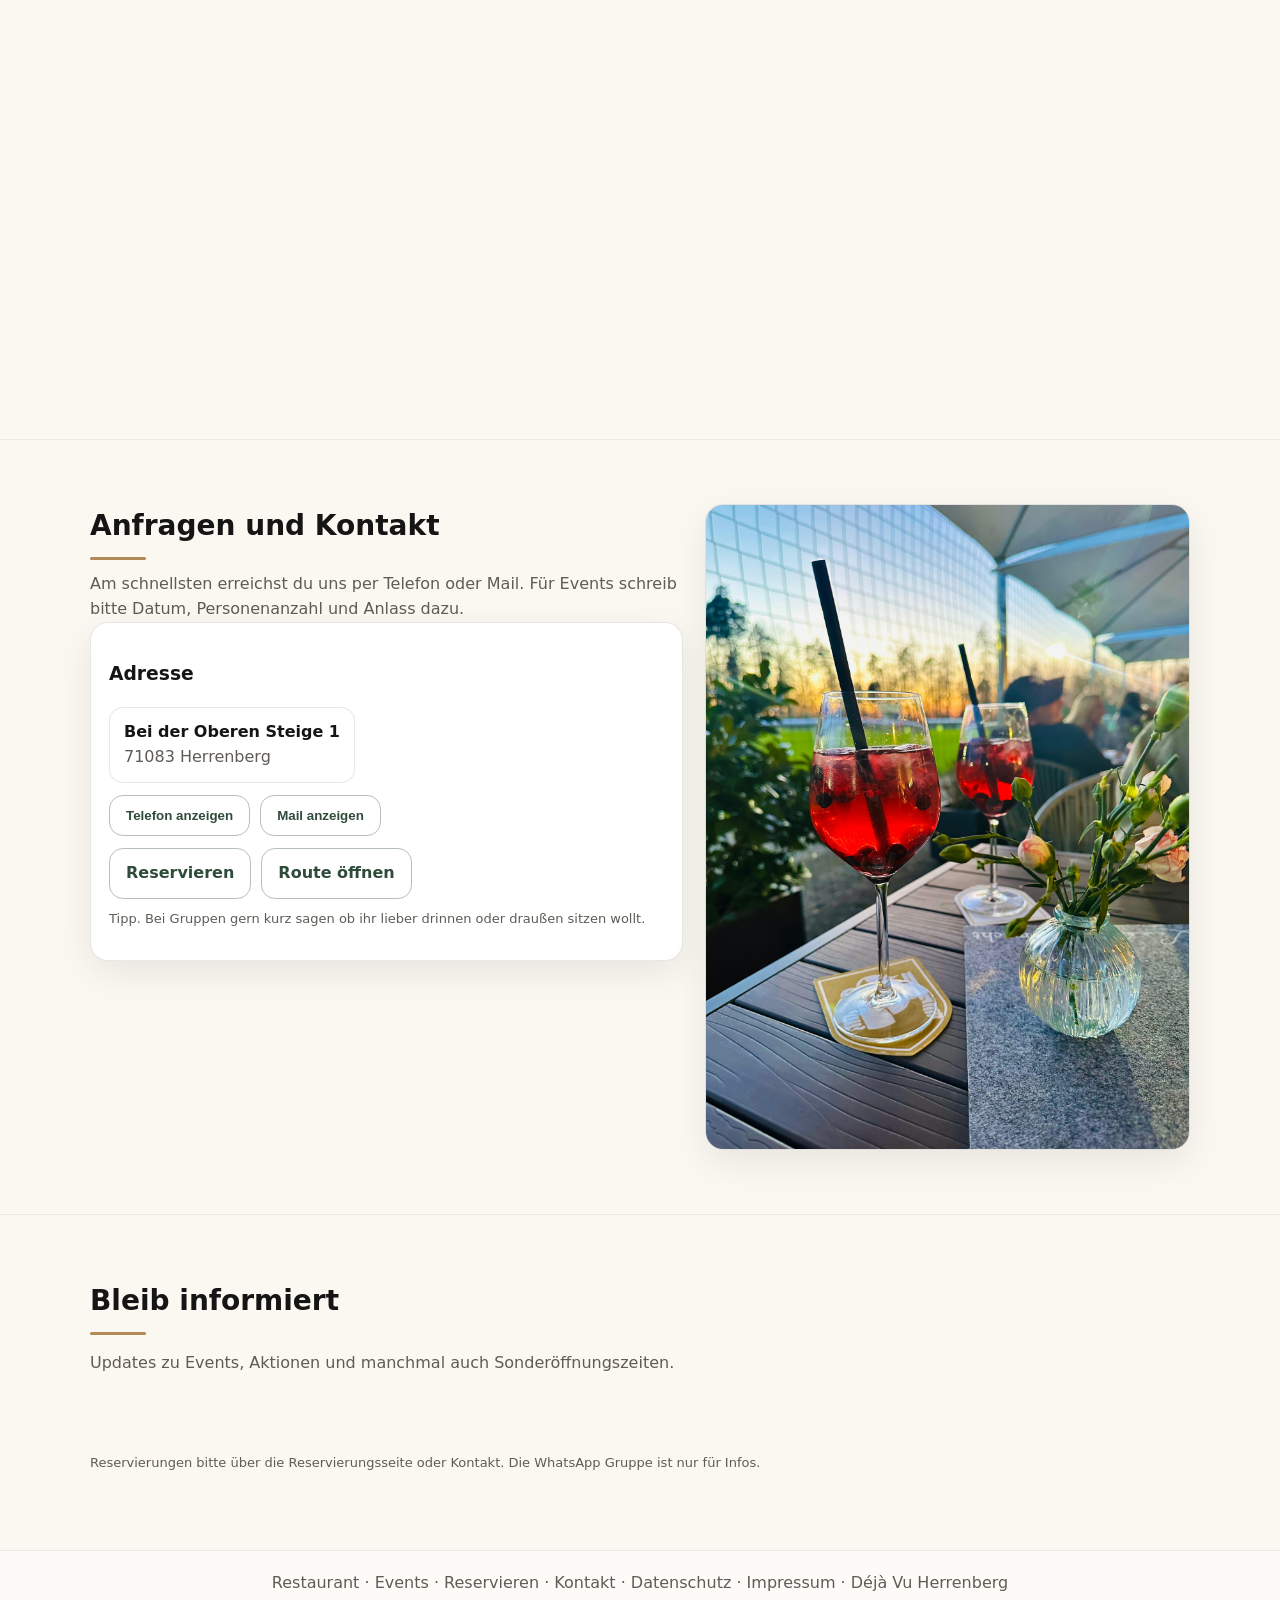
==== commit 285b526e: "Revise index.html for restaurant website Updated the restaurant website's index.html with new conten" ====
--- a/restaurant/index.html
+++ b/restaurant/index.html
@@ -1,45 +1,342 @@
+<!-- index.html -->
 <!DOCTYPE html>
 <html lang="de">
 <head>
-<meta charset="utf-8">
-<meta name="viewport" content="width=device-width, initial-scale=1">
-<title>Zum Mönchberger</title>
-<meta name="description" content="Zum Mönchberger, Bei der Oberen Steige 1 in Herrenberg. Unsere Webseite ist derzeit nicht verfügbar. Öffnungszeiten und Kontakt hier.">
-<style>
-  body{margin:0;min-height:100vh;display:grid;place-items:center;padding:24px;
-    background:#fff;color:#1a1a1a;font-family:system-ui,Arial,sans-serif;
-    line-height:1.6;text-align:center}
-  h1{font-size:24px;margin:0 0 6px}
-  .sub{margin:0 0 22px;color:#555}
-  p{margin:0;color:#555}
-  .box{max-width:34em}
-  .zeiten{margin:20px 0;padding:16px 0;border-top:1px solid #e5e5e5;border-bottom:1px solid #e5e5e5}
-  a{color:#1a1a1a}
-</style>
+  <meta charset="utf-8" />
+  <meta name="viewport" content="width=device-width, initial-scale=1" />
+  <title>Zum Mönchberger</title>
+  <meta name="description" content="Zum Mönchberger in Herrenberg. Restaurant im Grünen mit Terrasse. Deutsche Klassiker und türkische Spezialitäten. Events für Gruppen, Vereine und Firmen." />
+  <link rel="stylesheet" href="/styles.css" />
+  <script src="/script.js" defer></script>
 </head>
-<body>
-  <div class="box">
-    <h1>Zum Mönchberger</h1>
-    <p class="sub">Unsere Webseite ist aufgrund eines Fehlers derzeit nicht verfügbar.</p>
- 
-    <div class="zeiten">
-      <p><strong>Geöffnet</strong><br>
-      Dienstag, Donnerstag und Freitag 17 bis 22 Uhr<br>
-      Samstag 15 bis 21 Uhr, Sonntag 11 bis 20 Uhr<br>
-      Montag und Mittwoch Ruhetag</p>
-      <p style="margin-top:12px">Bei der Oberen Steige 1, 71083 Herrenberg</p>
-    </div>
- 
-    <p>
-      <a href="tel:+49703273552">07032 73552</a> ·
-      <a href="https://www.instagram.com/zummoenchberger/">Instagram</a> ·
-      <a href="/impressum.html">Impressum</a> ·
+
+<body class="is-home">
+
+<header class="header" id="siteHeader" aria-label="Seitenkopf">
+  <div class="container header-inner">
+    <a class="logo" href="#top" aria-label="Zum Mönchberger Start">
+      <img src="/img/logo.png" alt="Zum Mönchberger" />
+    </a>
+
+    <nav class="nav" id="mainNav" aria-label="Hauptnavigation">
+      <a href="#restaurant">Restaurant</a>
+      <a href="#events">Events</a>
+      <a href="/reservieren.html">Reservieren</a>
+      <a href="#kontakt">Anfragen</a>
+      <a href="/impressum.html">Impressum</a>
       <a href="/datenschutz.html">Datenschutz</a>
+      <a href="/">Übersicht</a>
+    </nav>
+
+    <button class="nav-toggle" id="navToggle" aria-label="Menü öffnen" type="button">
+      <span></span><span></span><span></span>
+    </button>
+  </div>
+</header>
+
+<main id="top">
+
+  <section class="hero" aria-label="Start">
+    <div class="hero-bg">
+      <img src="/img/hero.jpg" alt="Terrasse und Außenbereich" />
+    </div>
+
+    <div class="container hero-inner">
+
+      <div class="hero-title-row">
+        <img class="hero-logo" src="/img/logo.png" alt="Zum Mönchberger Logo" />
+        <div class="hero-title-text">
+          <p class="kicker hero-kicker">Herrenberg</p>
+          <h1>Zum Mönchberger</h1>
+        </div>
+      </div>
+
+      <p class="lead hero-lead">
+        Restaurant im Grünen. Für entspanntes Essen und Feiern mit Gruppen.
+      </p>
+
+      <div class="hero-actions">
+        <a class="btn" href="/reservieren.html">Tisch reservieren</a>
+        <a class="btn ghost" href="#events">Event planen</a>
+        <a class="btn ghost" href="/speisekarte.pdf" target="_blank" rel="noopener">Speisekarte</a>
+      </div>
+
+      <div class="location-line">
+        <span class="tiny hero-tiny">Bei der Oberen Steige 1, 71083 Herrenberg</span>
+        <span class="sep">•</span>
+        <a class="linklike" href="https://www.google.com/maps?q=Bei+der+Oberen+Steige+1,+71083+Herrenberg" target="_blank" rel="noopener">
+          Route öffnen
+        </a>
+      </div>
+
+      <div class="hero-chips reveal">
+        <span class="chip">Terrasse</span>
+        <span class="chip">Spielplatz</span>
+        <span class="chip">Gruppen willkommen</span>
+      </div>
+
+    </div>
+  </section>
+
+  <section class="section" id="restaurant">
+    <div class="container center-text-mobile">
+      <h2>Wofür kommst du heute</h2>
+      <p class="muted">
+        Kurz essen gehen oder direkt was planen. Du findest hier schnell den richtigen Weg.
+      </p>
+
+      <div class="info-grid">
+        <div class="info-card reveal">
+          <h3>Restaurant</h3>
+          <p class="muted">
+           Ob zum Abendessen oder am Sonntagmittag, reserviere am besten bequem online.
+          </p>
+          <a class="btn" href="/reservieren.html">Jetzt reservieren</a>
+        </div>
+
+        <div class="info-card reveal">
+          <h3>Events</h3>
+          <p class="muted">
+            Geburtstag, Firma, Verein oder Trauerkaffee. Wir planen das gemeinsam mit dir.
+          </p>
+          <a class="btn ghost" href="#kontakt">Event anfragen</a>
+        </div>
+      </div>
+    </div>
+  </section>
+
+  <section class="section">
+    <div class="container two-col">
+      <div class="center-text-mobile">
+        <h2>Mitten im Grünen</h2>
+        <p>
+        Das Restaurant liegt ruhig am Sportgelände, direkt am Waldrand. Nach einem Spaziergang oder einer Trainingseinheit ist es der perfekte Ort, um in entspannter Atmosphäre einzukehren.
+        Bei schönem Wetter lädt die Terrasse zum Verweilen ein. Durch den vorhandenen Spielplatz ist es auch für Familien ein angenehmer Ort. Hunde sind herzlich willkommen.
+        </p>
+        <p>
+          Bei gutem Wetter ist die Terrasse richtig angenehm.
+          Für Familien ist es entspannt, weil es einen Spielplatz gibt.
+          Hunde sind willkommen.
+        </p>
+
+        <div class="info-grid">
+          <div class="info-card reveal">
+            <h3>Terrasse</h3>
+            <p class="muted">Entspannt draußen sitzen, auch bis in die Abendstunden.</p>
+          </div>
+          <div class="info-card reveal">
+            <h3>Spielplatz</h3>
+            <p class="muted">Kinder haben Platz, Eltern Ruhe.</p>
+          </div>
+          <div class="info-card reveal">
+            <h3>Kulinarische Vielfalt</h3>
+            <p class="muted">Deutsch und Türkisch, für jeden aus der Gruppe ist etwas dabei.</p>
+          </div>
+          <div class="info-card reveal">
+            <h3>Viel Platz</h3>
+            <p class="muted">Ideal für größere Gruppen.</p>
+          </div>
+        </div>
+      </div>
+
+      <div class="media reveal" id="location" >
+        <img src="/img/location.jpg" alt="Gelände und Umgebung" loading="lazy" />
+      </div>
+    </div>
+  </section>
+
+  <section class="section" id="speisekarte">
+  <div class="container center-text-mobile">
+
+    <h2>Speisekarte</h2>
+
+    <a class="menu-banner reveal"
+       href="/speisekarte.pdf"
+       target="_blank"
+       rel="noopener"
+       aria-label="Speisekarte als PDF öffnen">
+
+      <div class="menu-banner-content">
+        <h3 class="menu-banner-title">Von Schnitzel bis Pizza</h3>
+        <p class="menu-banner-text">
+          Deutsche Klassiker und türkische Spezialitäten für kleine und große Runden.
+        </p>
+        <span class="btn">Jetzt ansehen</span>
+      </div>
+
+    </a>
+
+    <p class="tiny muted" style="margin-top:12px;">
+      Am Dienstag gibt es nur kalte Speisen, dafür haben wir eine eigene Karte.
     </p>
+
+    <p class="tiny muted" style="margin-top:6px;">
+      Hinweise zu Allergenen und Zusatzstoffen siehe Aushang an der Theke.
+    </p>
+
   </div>
+</section>
+
+  <section class="section" id="events">
+    <div class="container two-col">
+      <div class="media reveal">
+        <img src="/img/events.png" alt="Feier und gedeckte Tische" loading="lazy" />
+      </div>
+
+      <div class="center-text-mobile">
+        <h2>Feiern bei uns</h2>
+        <p>
+          Du möchtest, dass alles unkompliziert abläuft? Wir haben den passenden Platz, eine schöne Terrasse und ein Team, das sich zuverlässig um alles kümmert. 
+          Du nennst uns einfach den Anlass und die Personenzahl – gemeinsam planen wir den Rest.
+        </p>
+
+        <div class="event-list reveal">
+        <div>Geburtstage und Familienfeiern</div>
+        <div>Firmenfeiern</div>
+        <div>Vereine, Zünfte und Gruppen</div>
+        <div>Trauerkaffee</div>
+         </div>
+
+        <div class="card reveal" style="margin-top:14px;">
+          <h3>So läuft eine Event Anfrage</h3>
+          <ol class="list" style="margin:10px 0 0; padding-left:18px;">
+            <li>Datum, Anlass und Personenanzahl schicken</li>
+            <li>Wir melden uns mit Vorschlag für Ablauf und Essen</li>
+            <li>Bestätigung und dann entspannt feiern</li>
+          </ol>
+        </div>
+
+        <a class="btn" href="#kontakt" style="margin-top:14px;">Event anfragen</a>
+      </div>
+    </div>
+  </section>
+
+  <section class="section" id="zeiten">
+    <div class="container center-text-mobile">
+      <h2>Öffnungszeiten</h2>
+      <p class="muted">
+        Öffnungszeiten können je nach Auslastung leicht variieren.
+      </p>
+
+      <div class="card hours reveal">
+        <div class="hours-row">
+          <div class="hours-left">Dienstag</div>
+          <div class="hours-right">17:00 bis 22:00, nur kalte Speisen</div>
+        </div>
+        <div class="hours-row">
+          <div class="hours-left">Donnerstag</div>
+          <div class="hours-right">17:00 bis 22:00</div>
+        </div>
+        <div class="hours-row">
+          <div class="hours-left">Freitag</div>
+          <div class="hours-right">17:00 bis 22:00</div>
+        </div>
+        <div class="hours-row">
+          <div class="hours-left">Samstag</div>
+          <div class="hours-right">15:00 bis 21:00</div>
+        </div>
+        <div class="hours-row">
+          <div class="hours-left">Sonntag</div>
+          <div class="hours-right">11:00 bis 20:00</div>
+        </div>
+        <div class="hours-row">
+          <div class="hours-left">Ruhetage</div>
+          <div class="hours-right">Montag und Mittwoch geschlossen</div>
+        </div>
+        <div class="hours-row">
+          <div class="hours-left">Küche</div>
+          <div class="hours-right">meistens 17:30 bis ca. 21:00</div>
+        </div>
+
+        
+      </div>
+    </div>
+  </section>
+
+  <section class="section" id="kontakt">
+    <div class="container two-col">
+      <div class="center-text-mobile">
+        <h2>Anfragen und Kontakt</h2>
+        <p class="lead">
+          Am schnellsten erreichst du uns per Telefon oder Mail.
+          Für Events schreib bitte Datum, Personenanzahl und Anlass dazu.
+        </p>
+
+        <div class="card reveal">
+          <h3>Adresse</h3>
+          <p class="address">
+            <strong>Bei der Oberen Steige 1</strong><br />
+            <span class="muted">71083 Herrenberg</span>
+          </p>
+
+          <div class="contact-actions">
+            <button id="showPhoneBtn" class="btn ghost" type="button">Telefon anzeigen</button>
+            <button id="showMailBtn" class="btn ghost" type="button">Mail anzeigen</button>
+          </div>
+
+          <p id="phoneWrap" style="display:none; margin-top:10px;">
+            <a id="phoneLink" class="contact-link"></a>
+          </p>
+
+          <p id="mailWrap" style="display:none; margin-top:10px;">
+            <a id="mailLink" class="contact-link"></a>
+          </p>
+
+          <div class="social-row">
+            <a class="btn ghost" href="/reservieren.html">Reservieren</a>
+            <a class="btn ghost" href="https://www.google.com/maps?q=Bei+der+Oberen+Steige+1,+71083+Herrenberg" target="_blank" rel="noopener">
+              Route öffnen
+            </a>
+          </div>
+
+          <p class="tiny muted" style="margin-top:10px;">
+            Tipp. Bei Gruppen gern kurz sagen ob ihr lieber drinnen oder draußen sitzen wollt.
+          </p>
+        </div>
+      </div>
+
+      <div class="media reveal">
+        <img src="/img/night.jpeg" alt="Außenbereich am Abend" loading="lazy" />
+      </div>
+    </div>
+  </section>
+
+  <section class="section" id="social">
+    <div class="container center-text-mobile">
+      <h2>Bleib informiert</h2>
+      <p class="muted">
+        Updates zu Events, Aktionen und manchmal auch Sonderöffnungszeiten.
+      </p>
+
+      <div class="social-cta reveal">
+        <a class="btn" href="https://www.instagram.com/zummoenchberger/" target="_blank" rel="noopener">Instagram</a>
+        <a class="btn ghost" href="https://chat.whatsapp.com/EFV9CvlyA25LdjkyhC7a7D" target="_blank" rel="noopener">WhatsApp Gruppe</a>
+        <a class="btn ghost" href="https://www.google.com/maps?q=Bei+der+Oberen+Steige+1,+71083+Herrenberg" target="_blank" rel="noopener">Route öffnen</a>
+      </div>
+
+      <p class="tiny muted" style="margin-top:10px;">
+        Reservierungen bitte über die Reservierungsseite oder Kontakt. Die WhatsApp Gruppe ist nur für Infos.
+      </p>
+    </div>
+  </section>
+
+</main>
+
+<footer class="footer">
+  <div class="container footer-inner">
+    <a href="#restaurant">Restaurant</a> ·
+    <a href="#events">Events</a> ·
+    <a href="/reservieren.html">Reservieren</a> ·
+    <a href="#kontakt">Kontakt</a> ·
+    <a href="/datenschutz.html">Datenschutz</a> ·
+    <a href="/impressum.html">Impressum</a> ·
+    <a href="https://dejavuherrenberg.de/bar/" target="_blank" rel="noopener">Déjà Vu Herrenberg</a>
+  </div>
+</footer>
+
 </body>
+
 </html>
- 
-
-
-
+
+
+
--- a/styles.css
+++ b/styles.css
@@ -0,0 +1,641 @@
+/* styles.css */
+:root{
+  --bg: #fbf7f1;
+  --card: #ffffff;
+  --text: #151515;
+  --muted: #5f5b55;
+  --border: rgba(20,20,20,0.10);
+
+  --accent: #2f4b3a;
+  --accent2: #b08b57;
+
+  --radius: 18px;
+  --shadow: 0 12px 36px rgba(0,0,0,0.08);
+}
+
+*{ box-sizing: border-box; }
+html{ scroll-behavior: smooth; }
+
+body{
+  margin: 0;
+  font-family: system-ui, Arial, sans-serif;
+  background: var(--bg);
+  color: var(--text);
+  line-height: 1.55;
+}
+
+img{ max-width: 100%; display: block; }
+
+.container{
+  width: min(1100px, 92%);
+  margin: 0 auto;
+}
+
+.muted{ color: var(--muted); }
+.tiny{ font-size: 13px; color: var(--muted); }
+
+.kicker{
+  color: var(--muted);
+  margin: 0 0 10px;
+  letter-spacing: 0.08em;
+  text-transform: uppercase;
+  font-size: 12px;
+}
+
+.lead{
+  color: var(--muted);
+  max-width: 62ch;
+  margin: 12px 0 0;
+  font-size: 16px;
+}
+
+/* HEADER */
+.header{
+  position: fixed;
+  top: 0;
+  left: 0;
+  width: 100%;
+  z-index: 100;
+  background: rgba(251,247,241,0.90);
+  backdrop-filter: blur(10px);
+  border-bottom: 1px solid rgba(20,20,20,0.08);
+  transition: transform 0.35s ease;
+  transform: translateY(0);
+}
+
+/* Startseite am Anfang weg */
+body.is-home .header{
+  transform: translateY(-110%);
+}
+
+.header-inner{
+  display: flex;
+  align-items: center;
+  justify-content: space-between;
+  padding: 14px 0;
+}
+
+.logo{
+  text-decoration: none;
+  display: inline-flex;
+  align-items: center;
+}
+
+.logo img{
+  height: 44px;
+  width: auto;
+}
+
+.nav{
+  display: flex;
+  align-items: center;
+  gap: 14px;
+}
+
+.nav a{
+  color: var(--text);
+  text-decoration: none;
+  opacity: 0.9;
+  font-size: 14px;
+}
+
+.nav a:hover{ opacity: 1; }
+
+.nav-toggle{
+  display: none;
+  background: transparent;
+  border: 0;
+  cursor: pointer;
+  padding: 8px;
+}
+
+.nav-toggle span{
+  display: block;
+  width: 22px;
+  height: 2px;
+  background: var(--text);
+  margin: 5px 0;
+  border-radius: 2px;
+}
+
+/* HERO */
+.hero{
+  position: relative;
+  min-height: 78vh;
+  display: grid;
+  align-items: center;
+  overflow: hidden;
+}
+
+.hero-bg{
+  position: absolute;
+  inset: 0;
+  z-index: 0;
+}
+
+.hero-bg img{
+  width: 100%;
+  height: 100%;
+  object-fit: cover;
+  transform: scale(1.02);
+}
+
+.hero::before{
+  content: "";
+  position: absolute;
+  inset: 0;
+  z-index: 1;
+  background: rgba(15,15,15,0.45);
+}
+
+.hero-inner{
+  position: relative;
+  z-index: 2;
+  padding: 84px 0 64px;
+  color: #fff;
+}
+
+.hero-title-row{
+  display: flex;
+  align-items: center;
+  gap: 18px;
+}
+
+.hero-logo{
+  width: 130px;
+  height: 130px;
+  border-radius: 999px;
+  box-shadow: 0 22px 55px rgba(0,0,0,0.35);
+}
+
+.hero .kicker{
+  color: rgba(255,255,255,0.75);
+}
+
+.hero h1{
+  margin: 0;
+  font-size: clamp(34px, 5vw, 56px);
+  line-height: 1.05;
+}
+
+.hero .lead{
+  color: rgba(255,255,255,0.90);
+  margin-top: 14px;
+}
+
+.hero-actions{
+  display: flex;
+  gap: 12px;
+  flex-wrap: wrap;
+  margin-top: 18px;
+}
+
+.btn{
+  display: inline-block;
+  padding: 12px 16px;
+  border-radius: 14px;
+  border: 1px solid var(--accent);
+  background: var(--accent);
+  color: #fff;
+  text-decoration: none;
+  font-weight: 700;
+  cursor: pointer;
+  text-align: center;
+}
+
+.btn:hover{ filter: brightness(1.05); }
+
+.btn.ghost{
+  background: transparent;
+  border: 1px solid rgba(47,75,58,0.35);
+  color: var(--accent);
+}
+
+.hero .btn.ghost{
+  background: rgba(255,255,255,0.10);
+  border-color: rgba(255,255,255,0.35);
+  color: #fff;
+}
+
+.location-line{
+  margin-top: 16px;
+  display: flex;
+  gap: 10px;
+  align-items: center;
+  flex-wrap: wrap;
+}
+
+.hero .tiny{
+  color: rgba(255,255,255,0.88);
+}
+
+.sep{ opacity: 0.7; }
+
+.linklike{
+  background: transparent;
+  border: 0;
+  padding: 0;
+  color: rgba(255,255,255,0.92);
+  cursor: pointer;
+  text-decoration: underline;
+  font-size: 14px;
+}
+
+.linklike:hover{ opacity: 1; }
+
+/* Chips */
+.hero-chips{
+  display: flex;
+  gap: 10px;
+  flex-wrap: wrap;
+  margin-top: 16px;
+}
+
+.chip{
+  padding: 7px 10px;
+  border-radius: 999px;
+  border: 1px solid rgba(255,255,255,0.26);
+  background: rgba(0,0,0,0.22);
+  font-size: 13px;
+  color: rgba(255,255,255,0.92);
+}
+
+/* SECTIONS */
+.section{
+  padding: 64px 0;
+  border-top: 1px solid rgba(20,20,20,0.06);
+}
+
+.section h2{
+  margin: 0 0 10px;
+  font-size: 28px;
+  position: relative;
+}
+
+.section h2::after{
+  content: "";
+  display: block;
+  width: 56px;
+  height: 3px;
+  margin-top: 10px;
+  background: var(--accent2);
+  border-radius: 999px;
+}
+
+.two-col{
+  display: grid;
+  grid-template-columns: 1.1fr 0.9fr;
+  gap: 22px;
+  align-items: start;
+}
+
+.media img{
+  border-radius: var(--radius);
+  border: 1px solid rgba(20,20,20,0.10);
+  box-shadow: var(--shadow);
+}
+
+/* CARDS */
+.card{
+  background: var(--card);
+  border: 1px solid rgba(20,20,20,0.10);
+  border-radius: var(--radius);
+  padding: 18px;
+  box-shadow: var(--shadow);
+}
+/* SPEISEKARTE BANNER */
+.menu-banner{
+  display: block;
+  position: relative;
+  border-radius: var(--radius);
+  overflow: hidden;
+  border: 1px solid rgba(20,20,20,0.10);
+  box-shadow: var(--shadow);
+  text-decoration: none;
+  min-height: 240px;
+
+  background-image: url("/img/speisekarte-banner.jpg");
+  background-size: cover;
+  background-position: center;
+}
+
+.menu-banner::before{
+  content: "";
+  position: absolute;
+  inset: 0;
+  background: linear-gradient(
+    rgba(0,0,0,0.55),
+    rgba(0,0,0,0.20)
+  );
+}
+
+.menu-banner-content{
+  position: relative;
+  z-index: 1;
+  padding: 26px;
+  color: #fff;
+  max-width: 560px;
+}
+
+.menu-banner-title{
+  margin: 0 0 6px;
+  font-size: 28px;
+  line-height: 1.1;
+}
+
+.menu-banner-text{
+  margin: 0 0 14px;
+  opacity: 0.92;
+}
+
+.menu-banner .btn{
+  display: inline-block;
+  margin-top: 4px;
+  border-color: rgba(255,255,255,0.60);
+  background: rgba(255,255,255,0.16);
+  color: #fff;
+}
+
+.menu-banner-note{
+  color: rgba(255,255,255,0.85);
+  margin-top: 12px;
+}
+
+/* Hover */
+.menu-banner:hover{
+  transform: translateY(-2px);
+  transition: transform 160ms ease;
+}
+
+/* Reveal Text Animation innerhalb Banner */
+.menu-banner .menu-banner-content{
+  opacity: 0;
+  transform: translateY(10px);
+  transition: opacity 600ms ease, transform 600ms ease;
+}
+
+.menu-banner.in .menu-banner-content{
+  opacity: 1;
+  transform: translateY(0);
+}
+
+/* Mobile */
+@media (max-width: 520px){
+  .menu-banner{
+    min-height: 260px;
+    background-position: 70% center;
+  }
+
+  .menu-banner-content{
+    padding: 18px;
+  }
+
+  .menu-banner-title{
+    font-size: 24px;
+  }
+}
+
+.center{ text-align: center; }
+
+.info-grid{
+  display: grid;
+  gap: 12px;
+  grid-template-columns: repeat(2, 1fr);
+  margin-top: 18px;
+}
+
+.info-card{
+  background: rgba(255,255,255,0.70);
+  border: 1px solid rgba(20,20,20,0.10);
+  border-radius: var(--radius);
+  padding: 14px;
+  box-shadow: 0 10px 26px rgba(0,0,0,0.06);
+}
+
+.info-card h3{
+  margin: 0 0 6px;
+  font-size: 16px;
+}
+
+.list{
+  margin: 14px 0 0;
+  padding-left: 18px;
+  color: var(--muted);
+}
+
+.address{
+  margin: 0;
+  display: inline-block;
+  padding: 12px 14px;
+  border: 1px solid rgba(20,20,20,0.10);
+  border-radius: 14px;
+  background: rgba(255,255,255,0.55);
+}
+
+
+/* HOURS */
+.hours{
+  max-width: 740px;
+  margin: 0 auto;
+  text-align: left;
+}
+
+.hours-row{
+  display: grid;
+  grid-template-columns: 160px 1fr;
+  gap: 12px;
+  padding: 10px 0;
+  border-bottom: 1px solid rgba(20,20,20,0.07);
+}
+
+.hours-row:last-child{ border-bottom: 0; }
+
+.hours-left{
+  color: var(--muted);
+  font-weight: 700;
+}
+
+.hours-right{
+  color: var(--text);
+}
+
+/* CONTACT + SOCIAL */
+.contact-actions,
+.social-row,
+.social-cta{
+  display: flex;
+  gap: 10px;
+  flex-wrap: wrap;
+  margin-top: 12px;
+}
+
+.contact-link{
+  color: var(--text);
+  text-decoration: none;
+  border-bottom: 1px dashed rgba(20,20,20,0.30);
+}
+
+/* FOOTER */
+.footer{
+  border-top: 1px solid rgba(20,20,20,0.08);
+  padding: 20px 0;
+  color: var(--muted);
+  background: rgba(255,255,255,0.55);
+}
+
+.footer-inner{
+  text-align: center;
+}
+
+.footer a{
+  color: var(--muted);
+  text-decoration: none;
+}
+
+.footer a:hover{ color: var(--text); }
+
+/* REVEAL */
+.reveal{
+  opacity: 0;
+  transform: translateY(14px);
+  transition: opacity 550ms ease, transform 550ms ease;
+}
+
+.reveal.in{
+  opacity: 1;
+  transform: translateY(0);
+}
+
+section[id], main[id]{
+  scroll-margin-top: 90px;
+}
+
+/* MOBILE */
+@media (max-width: 900px){
+  .nav-toggle{ display: block; }
+
+  .nav{
+    display: none;
+    position: absolute;
+    right: 4%;
+    top: 64px;
+    background: var(--card);
+    border: 1px solid rgba(20,20,20,0.12);
+    border-radius: var(--radius);
+    padding: 12px;
+    flex-direction: column;
+    align-items: flex-start;
+    min-width: 240px;
+    box-shadow: var(--shadow);
+  }
+
+  .nav.open{ display: flex; }
+
+  .two-col{ grid-template-columns: 1fr; }
+  .info-grid{ grid-template-columns: 1fr; }
+
+  .hero-inner{
+    padding: 90px 0 60px;
+    text-align: center;
+  }
+
+  .hero-title-row{
+    flex-direction: column;
+    align-items: center;
+  }
+
+  .hero-logo{
+    width: 105px;
+    height: 105px;
+  }
+
+  .hero-actions,
+  .location-line,
+  .hero-chips{
+    justify-content: center;
+  }
+
+  .hours{
+    text-align: center;
+  }
+
+  .hours-row{
+    grid-template-columns: 1fr;
+    text-align: center;
+    gap: 6px;
+  }
+
+  .hours-left{ font-weight: 800; }
+  .hours-right{ font-weight: 600; }
+
+  .card{ text-align: center; }
+
+  .contact-actions,
+  .social-row,
+  .social-cta{
+    justify-content: center;
+  }
+
+  .list{
+    text-align: left;
+    display: inline-block;
+    margin-left: auto;
+    margin-right: auto;
+  }
+
+  .address{
+    text-align: center;
+  }
+}
+@media (max-width: 900px){
+  #restaurant + .section .media{
+    display: none;
+  }
+}
+
+@media (max-width: 520px){
+  .hero-actions{
+    flex-direction: column;
+    align-items: center;
+  }
+
+  .hero-actions .btn{
+    width: 100%;
+    max-width: 320px;
+  }
+
+  .contact-actions,
+  .social-row,
+  .social-cta{
+    flex-direction: column;
+    align-items: center;
+  }
+
+  .contact-actions .btn,
+  .social-row .btn,
+  .social-cta .btn{
+    width: 100%;
+    max-width: 320px;
+  }
+}
+.event-grid{
+  display: grid;
+  grid-template-columns: repeat(2, 1fr);
+  gap: 12px;
+  margin-top: 14px;
+}
+
+.event-item{
+  padding: 12px;
+  border-radius: 14px;
+  background: rgba(255,255,255,0.7);
+  border: 1px solid rgba(20,20,20,0.10);
+  color: var(--muted);
+}
+
+@media (max-width: 700px){
+  .event-grid{
+    grid-template-columns: 1fr;
+  }
+
+}
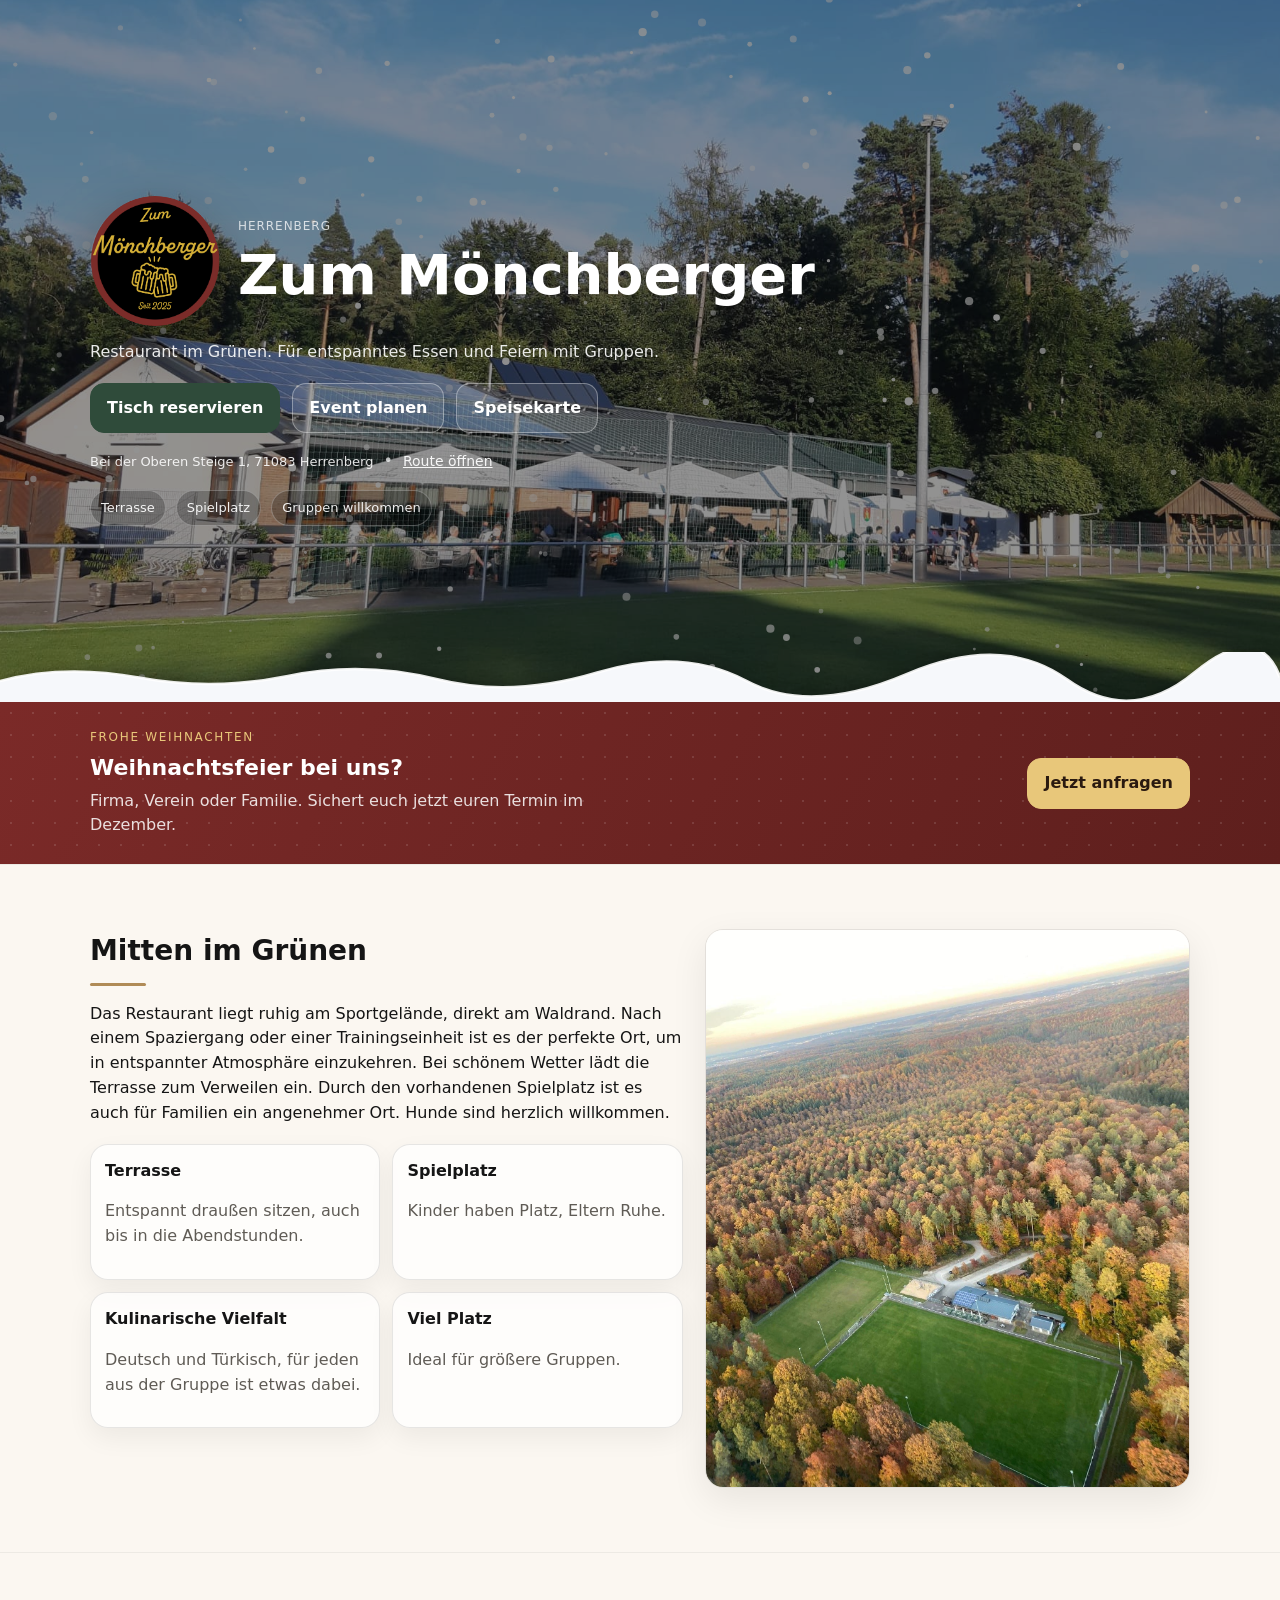
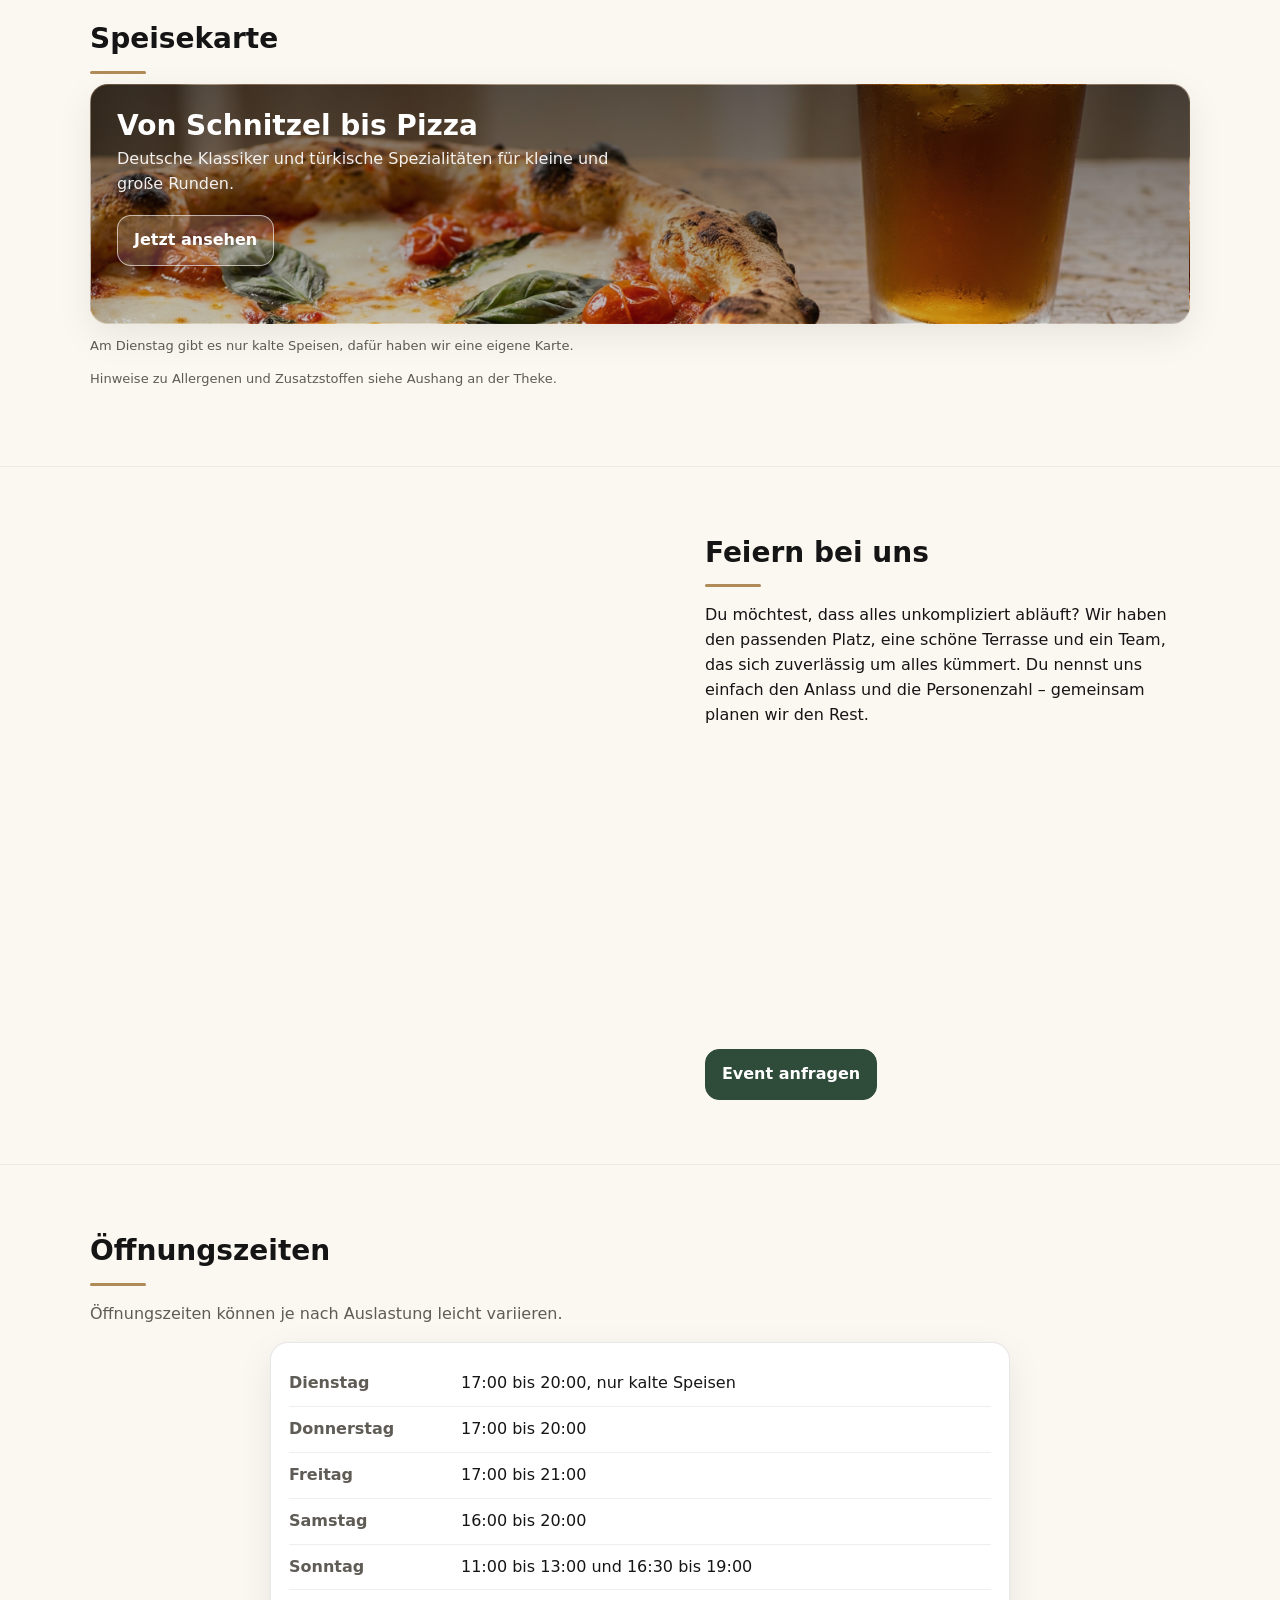
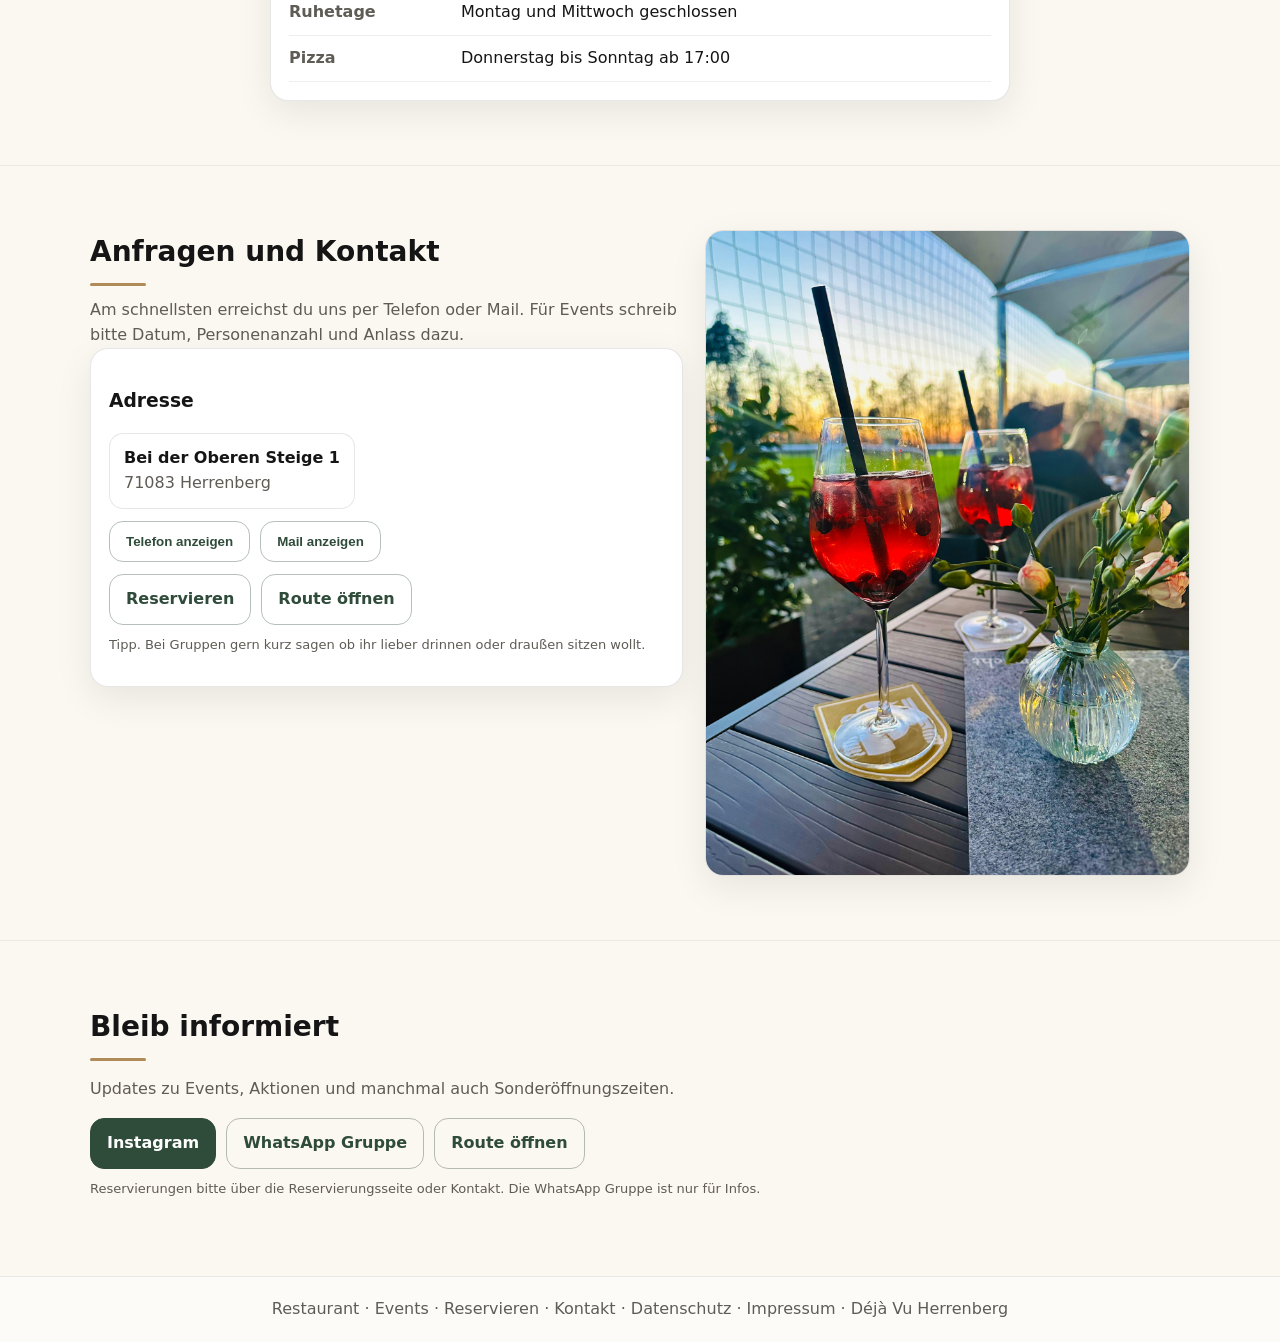
==== commit 006db139: "Add files via upload" ====
--- a/restaurant/index.html
+++ b/restaurant/index.html
@@ -5,9 +5,15 @@
   <meta charset="utf-8" />
   <meta name="viewport" content="width=device-width, initial-scale=1" />
   <title>Zum Mönchberger</title>
+  <link rel="icon" href="/favicon.ico" sizes="any">
+  <link rel="icon" type="image/png" sizes="32x32" href="/img/favicon-32.png">
+  <link rel="apple-touch-icon" href="/img/apple-touch-icon.png">
+  <meta name="theme-color" content="#7B2A28">
   <meta name="description" content="Zum Mönchberger in Herrenberg. Restaurant im Grünen mit Terrasse. Deutsche Klassiker und türkische Spezialitäten. Events für Gruppen, Vereine und Firmen." />
   <link rel="stylesheet" href="/styles.css" />
   <script src="/script.js" defer></script>
+  <script src="/weihnachten.js" defer></script>
+  <script src="/schliesstage.js" defer></script>
 </head>
 
 <body class="is-home">
@@ -79,33 +85,6 @@
   </section>
 
   <section class="section" id="restaurant">
-    <div class="container center-text-mobile">
-      <h2>Wofür kommst du heute</h2>
-      <p class="muted">
-        Kurz essen gehen oder direkt was planen. Du findest hier schnell den richtigen Weg.
-      </p>
-
-      <div class="info-grid">
-        <div class="info-card reveal">
-          <h3>Restaurant</h3>
-          <p class="muted">
-           Ob zum Abendessen oder am Sonntagmittag, reserviere am besten bequem online.
-          </p>
-          <a class="btn" href="/reservieren.html">Jetzt reservieren</a>
-        </div>
-
-        <div class="info-card reveal">
-          <h3>Events</h3>
-          <p class="muted">
-            Geburtstag, Firma, Verein oder Trauerkaffee. Wir planen das gemeinsam mit dir.
-          </p>
-          <a class="btn ghost" href="#kontakt">Event anfragen</a>
-        </div>
-      </div>
-    </div>
-  </section>
-
-  <section class="section">
     <div class="container two-col">
       <div class="center-text-mobile">
         <h2>Mitten im Grünen</h2>
@@ -113,11 +92,6 @@
         Das Restaurant liegt ruhig am Sportgelände, direkt am Waldrand. Nach einem Spaziergang oder einer Trainingseinheit ist es der perfekte Ort, um in entspannter Atmosphäre einzukehren.
         Bei schönem Wetter lädt die Terrasse zum Verweilen ein. Durch den vorhandenen Spielplatz ist es auch für Familien ein angenehmer Ort. Hunde sind herzlich willkommen.
         </p>
-        <p>
-          Bei gutem Wetter ist die Terrasse richtig angenehm.
-          Für Familien ist es entspannt, weil es einen Spielplatz gibt.
-          Hunde sind willkommen.
-        </p>
 
         <div class="info-grid">
           <div class="info-card reveal">
@@ -221,32 +195,33 @@
       <div class="card hours reveal">
         <div class="hours-row">
           <div class="hours-left">Dienstag</div>
-          <div class="hours-right">17:00 bis 22:00, nur kalte Speisen</div>
+          <div class="hours-right">17:00 bis 20:00, nur kalte Speisen</div>
         </div>
         <div class="hours-row">
           <div class="hours-left">Donnerstag</div>
-          <div class="hours-right">17:00 bis 22:00</div>
+          <div class="hours-right">17:00 bis 20:00</div>
         </div>
         <div class="hours-row">
           <div class="hours-left">Freitag</div>
-          <div class="hours-right">17:00 bis 22:00</div>
+          <div class="hours-right">17:00 bis 21:00</div>
         </div>
         <div class="hours-row">
           <div class="hours-left">Samstag</div>
-          <div class="hours-right">15:00 bis 21:00</div>
+          <div class="hours-right">16:00 bis 20:00</div>
         </div>
         <div class="hours-row">
           <div class="hours-left">Sonntag</div>
-          <div class="hours-right">11:00 bis 20:00</div>
+          <div class="hours-right">11:00 bis 13:00 und 16:30 bis 19:00</div>
         </div>
         <div class="hours-row">
           <div class="hours-left">Ruhetage</div>
           <div class="hours-right">Montag und Mittwoch geschlossen</div>
         </div>
         <div class="hours-row">
-          <div class="hours-left">Küche</div>
-          <div class="hours-right">meistens 17:30 bis ca. 21:00</div>
-        </div>
+          <div class="hours-left">Pizza</div>
+          <div class="hours-right">Donnerstag bis Sonntag ab 17:00</div>
+        </div>
+        <div id="schliesstage" hidden></div>
 
         
       </div>
@@ -340,3 +315,4 @@
 
 
 
+
--- a/styles.css
+++ b/styles.css
@@ -639,3 +639,7 @@
   }
 
 }
+
+/* Geschlossene Tage im Öffnungszeiten-Kasten (schliesstage.js) */
+.hours-row.schliesstag .hours-left,
+.hours-row.schliesstag .hours-right{ color: #7B2A28; font-weight: 600; }
